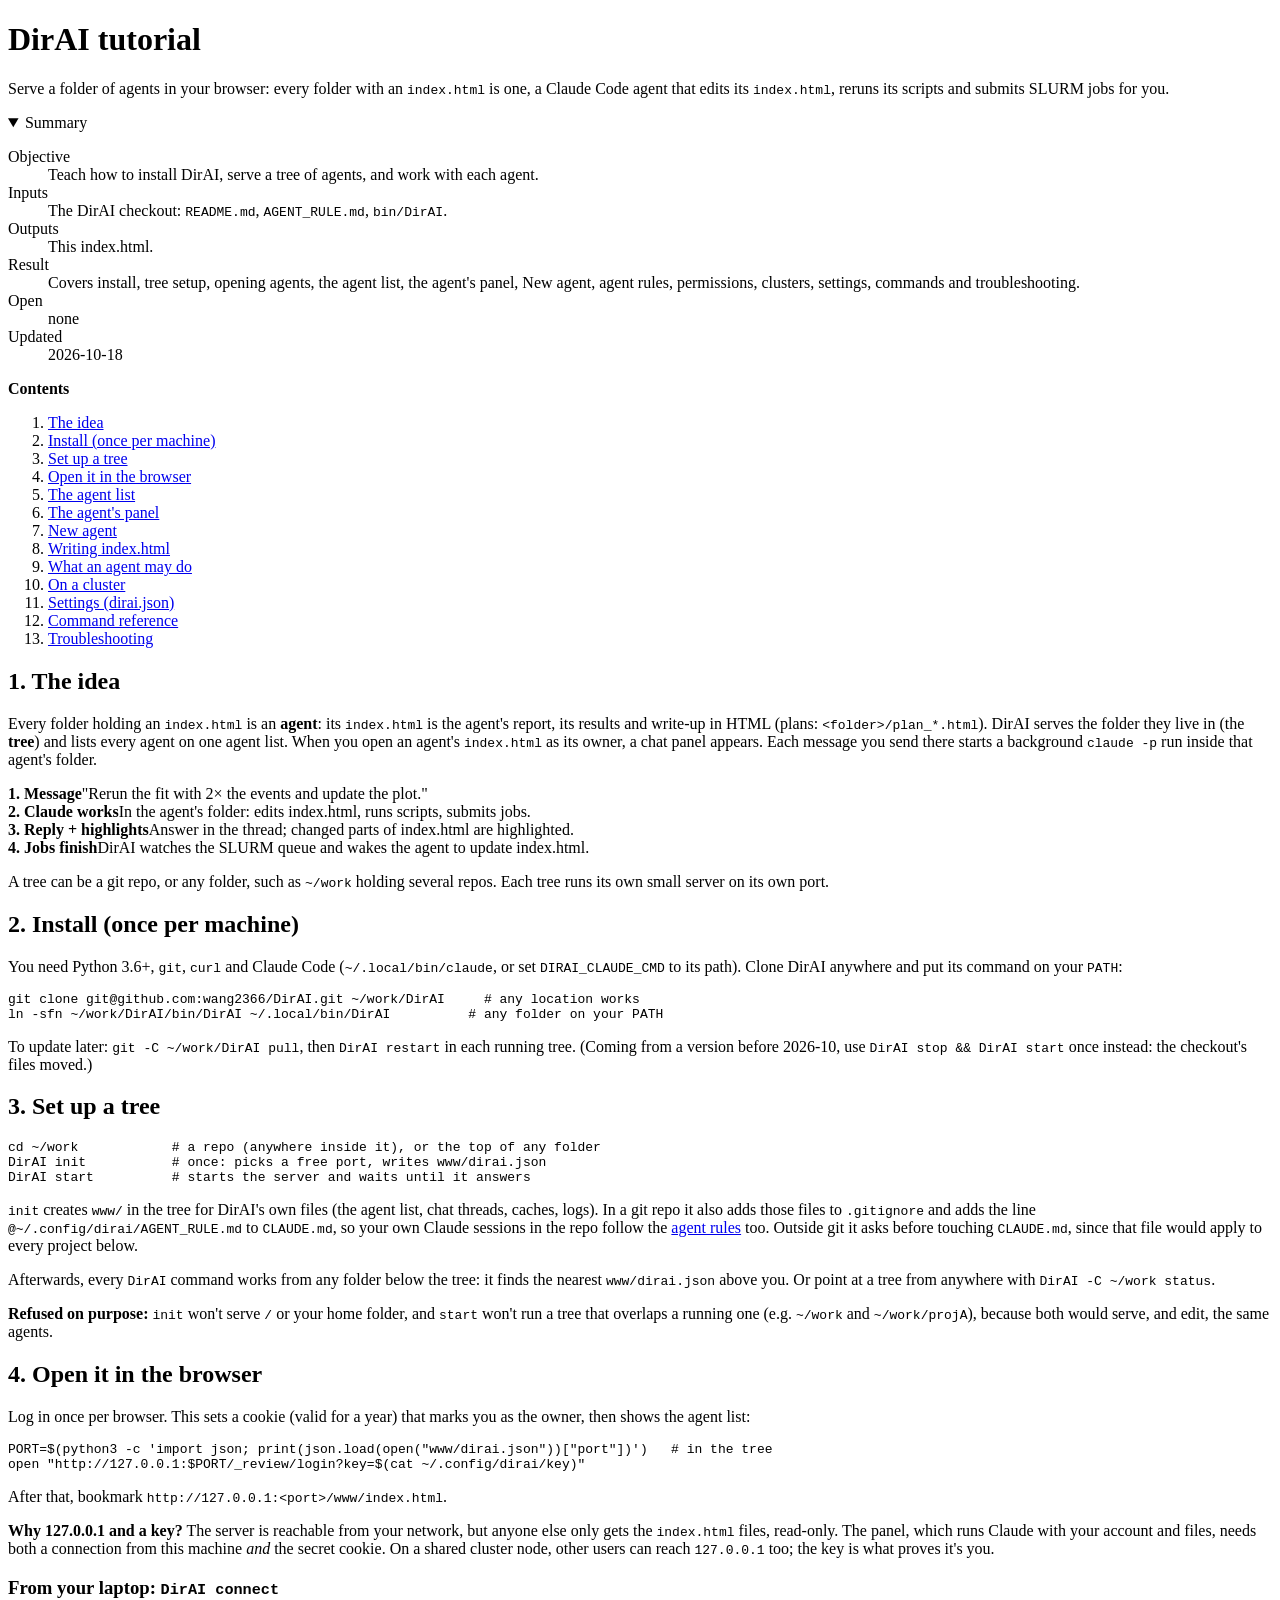
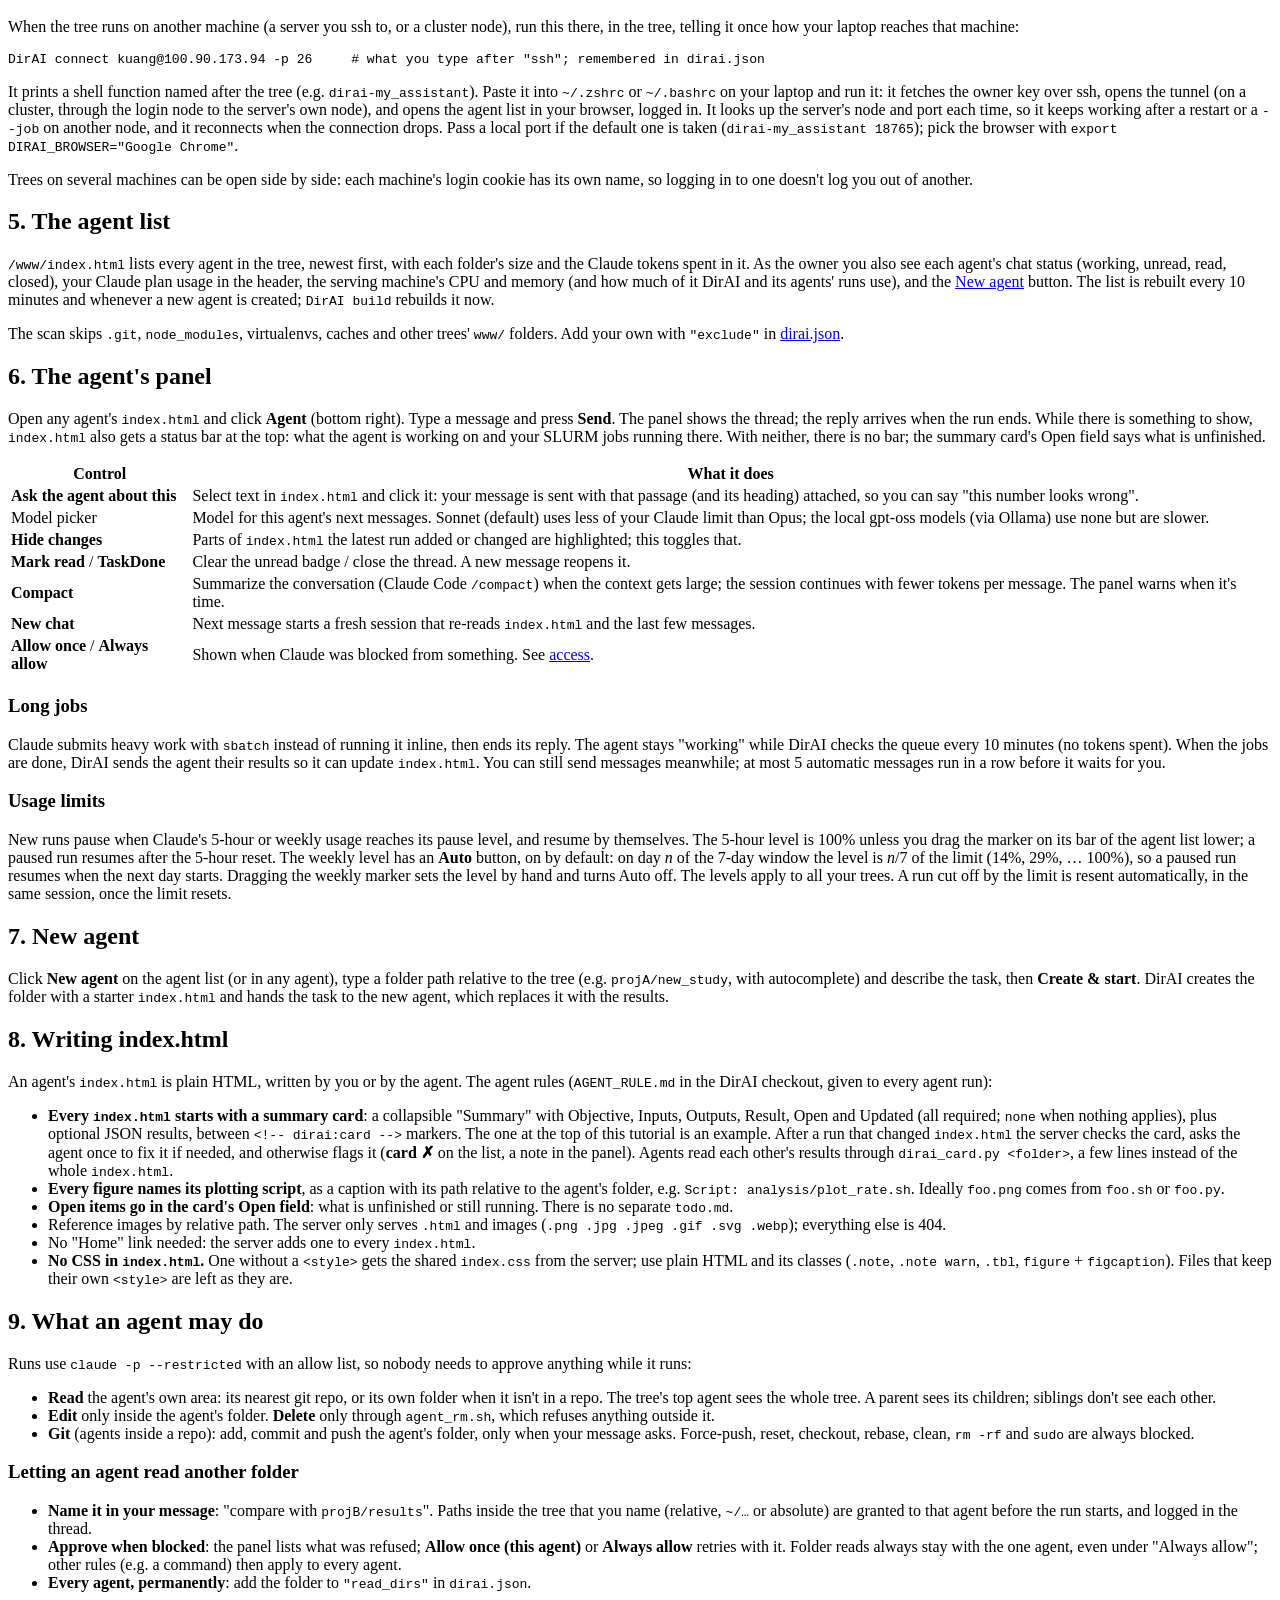
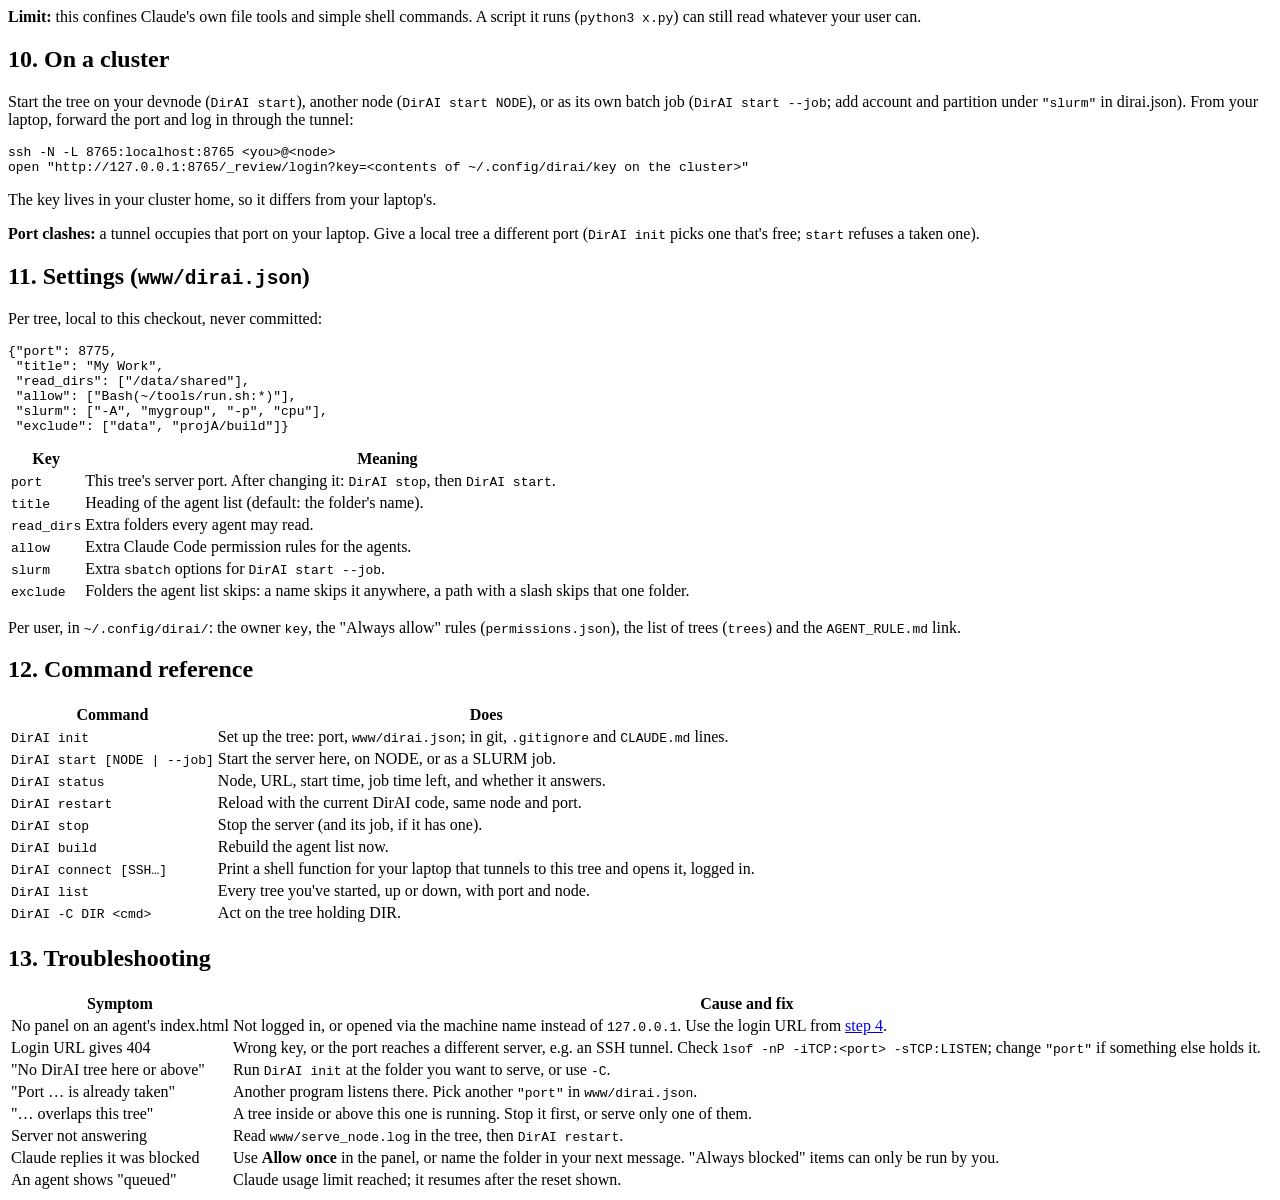
==== index.html @ 43aed530 "DirAI connect: a shell function for the laptop that opens a tree there `DirAI connect [SSH...]`, run" ====
<!doctype html>
<html lang="en">
<head>
<meta charset="utf-8">
<meta name="viewport" content="width=device-width, initial-scale=1">
<title>DirAI tutorial</title>
</head>
<body>
<main>

<h1>DirAI tutorial</h1>
<p class="lede">Serve a folder of agents in your browser: every folder with an <code>index.html</code> is one,
a Claude Code agent that edits its <code>index.html</code>, reruns its scripts and submits SLURM jobs for you.</p>

<!-- dirai:card -->
<details id="dirai-card" open>
  <summary>Summary</summary>
  <dl>
    <dt>Objective</dt> <dd>Teach how to install DirAI, serve a tree of agents, and work with each agent.</dd>
    <dt>Inputs</dt>    <dd>The DirAI checkout: <code>README.md</code>, <code>AGENT_RULE.md</code>, <code>bin/DirAI</code>.</dd>
    <dt>Outputs</dt>   <dd>This index.html.</dd>
    <dt>Result</dt>    <dd>Covers install, tree setup, opening agents, the agent list, the agent's panel, New agent,
                           agent rules, permissions, clusters, settings, commands and troubleshooting.</dd>
    <dt>Open</dt>      <dd>none</dd>
    <dt>Updated</dt>   <dd>2026-10-18</dd>
  </dl>
</details>
<!-- /dirai:card -->

<nav class="toc"><b>Contents</b>
<ol>
  <li><a href="#idea">The idea</a></li>
  <li><a href="#install">Install (once per machine)</a></li>
  <li><a href="#tree">Set up a tree</a></li>
  <li><a href="#open">Open it in the browser</a></li>
  <li><a href="#list">The agent list</a></li>
  <li><a href="#panel">The agent's panel</a></li>
  <li><a href="#newagent">New agent</a></li>
  <li><a href="#rules">Writing index.html</a></li>
  <li><a href="#access">What an agent may do</a></li>
  <li><a href="#cluster">On a cluster</a></li>
  <li><a href="#settings">Settings (dirai.json)</a></li>
  <li><a href="#commands">Command reference</a></li>
  <li><a href="#trouble">Troubleshooting</a></li>
</ol>
</nav>

<h2 id="idea">1. The idea</h2>
<p>Every folder holding an <code>index.html</code> is an <b>agent</b>: its <code>index.html</code> is the
agent's report, its results and write-up in HTML (plans: <code>&lt;folder&gt;/plan_*.html</code>). DirAI
serves the folder they live in (the <b>tree</b>) and lists every agent on one agent list. When you open an
agent's <code>index.html</code> as its owner, a chat panel appears. Each message you send there starts a
background <code>claude -p</code> run inside that agent's folder.</p>
<div class="flow">
  <div><b>1. Message</b><span>"Rerun the fit with 2× the events and update the plot."</span></div>
  <div><b>2. Claude works</b><span>In the agent's folder: edits index.html, runs scripts, submits jobs.</span></div>
  <div><b>3. Reply + highlights</b><span>Answer in the thread; changed parts of index.html are highlighted.</span></div>
  <div><b>4. Jobs finish</b><span>DirAI watches the SLURM queue and wakes the agent to update index.html.</span></div>
</div>
<p>A tree can be a git repo, or any folder, such as <code>~/work</code> holding several repos.
Each tree runs its own small server on its own port.</p>

<h2 id="install">2. Install (once per machine)</h2>
<p>You need Python 3.6+, <code>git</code>, <code>curl</code> and Claude Code
(<code>~/.local/bin/claude</code>, or set <code>DIRAI_CLAUDE_CMD</code> to its path).
Clone DirAI anywhere and put its command on your <code>PATH</code>:</p>
<pre><code>git clone git@github.com:wang2366/DirAI.git ~/work/DirAI     <span class="c"># any location works</span>
ln -sfn ~/work/DirAI/bin/DirAI ~/.local/bin/DirAI          <span class="c"># any folder on your PATH</span></code></pre>
<p>To update later: <code>git -C ~/work/DirAI pull</code>, then <code>DirAI restart</code> in each running tree.
(Coming from a version before 2026-10, use <code>DirAI stop &amp;&amp; DirAI start</code> once instead: the checkout's
files moved.)</p>

<h2 id="tree">3. Set up a tree</h2>
<pre><code>cd ~/work            <span class="c"># a repo (anywhere inside it), or the top of any folder</span>
DirAI init           <span class="c"># once: picks a free port, writes www/dirai.json</span>
DirAI start          <span class="c"># starts the server and waits until it answers</span></code></pre>
<p><code>init</code> creates <code>www/</code> in the tree for DirAI's own files (the agent list, chat threads,
caches, logs). In a git repo it also adds those files to <code>.gitignore</code> and adds the line
<code>@~/.config/dirai/AGENT_RULE.md</code> to <code>CLAUDE.md</code>, so your own Claude sessions in the repo
follow the <a href="#rules">agent rules</a> too. Outside git it asks before touching <code>CLAUDE.md</code>,
since that file would apply to every project below.</p>
<p>Afterwards, every <code>DirAI</code> command works from any folder below the tree: it finds the
nearest <code>www/dirai.json</code> above you. Or point at a tree from anywhere with
<code>DirAI -C ~/work status</code>.</p>
<div class="note warn"><b>Refused on purpose:</b> <code>init</code> won't serve <code>/</code> or your home
folder, and <code>start</code> won't run a tree that overlaps a running one (e.g. <code>~/work</code> and
<code>~/work/projA</code>), because both would serve, and edit, the same agents.</div>

<h2 id="open">4. Open it in the browser</h2>
<p>Log in once per browser. This sets a cookie (valid for a year) that marks you as the owner, then
shows the agent list:</p>
<pre><code>PORT=$(python3 -c 'import json; print(json.load(open("www/dirai.json"))["port"])')   <span class="c"># in the tree</span>
open "http://127.0.0.1:$PORT/_review/login?key=$(cat ~/.config/dirai/key)"</code></pre>
<p>After that, bookmark <code>http://127.0.0.1:&lt;port&gt;/www/index.html</code>.</p>
<div class="note"><b>Why 127.0.0.1 and a key?</b> The server is reachable from your network, but anyone
else only gets the <code>index.html</code> files, read-only. The panel, which runs Claude with your account and files, needs
both a connection from this machine <i>and</i> the secret cookie. On a shared cluster node, other users
can reach <code>127.0.0.1</code> too; the key is what proves it's you.</div>
<h3>From your laptop: <code>DirAI connect</code></h3>
<p>When the tree runs on another machine (a server you ssh to, or a cluster node), run this there, in the
tree, telling it once how your laptop reaches that machine:</p>
<pre><code>DirAI connect kuang@100.90.173.94 -p 26     <span class="c"># what you type after "ssh"; remembered in dirai.json</span></code></pre>
<p>It prints a shell function named after the tree (e.g. <code>dirai-my_assistant</code>). Paste it into
<code>~/.zshrc</code> or <code>~/.bashrc</code> on your laptop and run it: it fetches the owner key over ssh,
opens the tunnel (on a cluster, through the login node to the server's own node), and opens the agent list in
your browser, logged in. It looks up the server's node and port each time, so it keeps working after a restart
or a <code>--job</code> on another node, and it reconnects when the connection drops. Pass a local port if the
default one is taken (<code>dirai-my_assistant 18765</code>); pick the browser with
<code>export DIRAI_BROWSER="Google Chrome"</code>.</p>
<div class="note">Trees on several machines can be open side by side: each machine's login cookie has
its own name, so logging in to one doesn't log you out of another.</div>

<h2 id="list">5. The agent list</h2>
<p><code>/www/index.html</code> lists every agent in the tree, newest first, with each
folder's size and the Claude tokens spent in it. As the owner you also see each agent's chat status
(working, unread, read, closed), your Claude plan usage in the header, the serving machine's CPU
and memory (and how much of it DirAI and its agents' runs use), and the
<a href="#newagent">New agent</a> button. The list is rebuilt every 10 minutes and whenever a new
agent is created; <code>DirAI build</code> rebuilds it now.</p>
<p>The scan skips <code>.git</code>, <code>node_modules</code>, virtualenvs, caches and other trees'
<code>www/</code> folders. Add your own with <code>"exclude"</code> in <a href="#settings">dirai.json</a>.</p>

<h2 id="panel">6. The agent's panel</h2>
<p>Open any agent's <code>index.html</code> and click <b>Agent</b> (bottom right). Type a message and press <b>Send</b>.
The panel shows the thread; the reply arrives when the run ends. While there is something to show, <code>index.html</code> also gets a status bar at
the top: what the agent is working on and your SLURM jobs running there. With neither, there is no
bar; the summary card's Open field says what is unfinished.</p>
<div class="tbl"><table>
<tr><th>Control</th><th>What it does</th></tr>
<tr><td><b>Ask the agent about this</b></td><td>Select text in <code>index.html</code> and click it: your message is sent with that
passage (and its heading) attached, so you can say "this number looks wrong".</td></tr>
<tr><td>Model picker</td><td>Model for this agent's next messages. Sonnet (default) uses less of your Claude limit
than Opus; the local gpt-oss models (via Ollama) use none but are slower.</td></tr>
<tr><td><b>Hide changes</b></td><td>Parts of <code>index.html</code> the latest run added or changed are highlighted; this toggles that.</td></tr>
<tr><td><b>Mark read</b> / <b>TaskDone</b></td><td>Clear the unread badge / close the thread. A new message reopens it.</td></tr>
<tr><td><b>Compact</b></td><td>Summarize the conversation (Claude Code <code>/compact</code>) when the context gets large;
the session continues with fewer tokens per message. The panel warns when it's time.</td></tr>
<tr><td><b>New chat</b></td><td>Next message starts a fresh session that re-reads <code>index.html</code> and the last few messages.</td></tr>
<tr><td><b>Allow once</b> / <b>Always allow</b></td><td>Shown when Claude was blocked from something. See <a href="#access">access</a>.</td></tr>
</table></div>
<h3>Long jobs</h3>
<p>Claude submits heavy work with <code>sbatch</code> instead of running it inline, then ends its reply.
The agent stays "working" while DirAI checks the queue every 10 minutes (no tokens spent). When the jobs
are done, DirAI sends the agent their results so it can update <code>index.html</code>. You can still send messages meanwhile;
at most 5 automatic messages run in a row before it waits for you.</p>
<h3>Usage limits</h3>
<p>New runs pause when Claude's 5-hour or weekly usage reaches its pause level, and resume by themselves.
The 5-hour level is 100% unless you drag the marker on its bar of the agent list lower; a paused run
resumes after the 5-hour reset. The weekly level has an <b>Auto</b> button, on by default: on day
<i>n</i> of the 7-day window the level is <i>n</i>/7 of the limit (14%, 29%, … 100%), so a paused run resumes
when the next day starts. Dragging the weekly marker sets the level by hand and turns Auto off. The
levels apply to all your trees.
A run cut off by the limit is resent automatically, in the same session, once the limit resets.</p>

<h2 id="newagent">7. New agent</h2>
<p>Click <b>New agent</b> on the agent list (or in any agent), type a folder path relative to the tree
(e.g. <code>projA/new_study</code>, with autocomplete) and describe the task, then <b>Create &amp; start</b>.
DirAI creates the folder with a starter <code>index.html</code> and hands the task to the new agent, which
replaces it with the results.</p>

<h2 id="rules">8. Writing index.html</h2>
<p>An agent's <code>index.html</code> is plain HTML, written by you or by the agent. The agent rules
(<code>AGENT_RULE.md</code> in the DirAI checkout, given to every agent run):</p>
<ul>
  <li><b>Every <code>index.html</code> starts with a summary card</b>: a collapsible "Summary" with Objective, Inputs,
      Outputs, Result, Open and Updated (all required; <code>none</code> when nothing applies), plus
      optional JSON results, between <code>&lt;!-- dirai:card --&gt;</code> markers. The one at the top of
      this tutorial is an example. After a run that changed <code>index.html</code> the server checks the card, asks the
      agent once to fix it if needed, and otherwise flags it (<b>card ✗</b> on the list, a note in the
      panel). Agents read each other's results through <code>dirai_card.py &lt;folder&gt;</code>, a few lines
      instead of the whole <code>index.html</code>.</li>
  <li><b>Every figure names its plotting script</b>, as a caption with its path relative to the agent's folder,
      e.g. <code>Script: analysis/plot_rate.sh</code>. Ideally <code>foo.png</code> comes from
      <code>foo.sh</code> or <code>foo.py</code>.</li>
  <li><b>Open items go in the card's Open field</b>: what is unfinished or still running. There is no
      separate <code>todo.md</code>.</li>
  <li>Reference images by relative path. The server only serves <code>.html</code> and images
      (<code>.png .jpg .jpeg .gif .svg .webp</code>); everything else is 404.</li>
  <li>No "Home" link needed: the server adds one to every <code>index.html</code>.</li>
  <li><b>No CSS in <code>index.html</code>.</b> One without a <code>&lt;style&gt;</code> gets the shared <code>index.css</code>
      from the server; use plain HTML and its classes (<code>.note</code>, <code>.note warn</code>,
      <code>.tbl</code>, <code>figure</code> + <code>figcaption</code>). Files that keep their own
      <code>&lt;style&gt;</code> are left as they are.</li>
</ul>

<h2 id="access">9. What an agent may do</h2>
<p>Runs use <code>claude -p --restricted</code> with an allow list, so nobody needs to approve anything
while it runs:</p>
<ul>
  <li><b>Read</b> the agent's own area: its nearest git repo, or its own folder when it isn't in a repo.
      The tree's top agent sees the whole tree. A parent sees its children; siblings don't see each other.</li>
  <li><b>Edit</b> only inside the agent's folder. <b>Delete</b> only through <code>agent_rm.sh</code>,
      which refuses anything outside it.</li>
  <li><b>Git</b> (agents inside a repo): add, commit and push the agent's folder, only when your message asks.
      Force-push, reset, checkout, rebase, clean, <code>rm -rf</code> and <code>sudo</code> are always blocked.</li>
</ul>
<h3>Letting an agent read another folder</h3>
<ul>
  <li><b>Name it in your message</b>: "compare with <code>projB/results</code>". Paths inside the tree that you
      name (relative, <code>~/…</code> or absolute) are granted to that agent before the run starts, and logged
      in the thread.</li>
  <li><b>Approve when blocked</b>: the panel lists what was refused; <b>Allow once (this agent)</b> or
      <b>Always allow</b> retries with it. Folder reads always stay with the one agent, even under
      "Always allow"; other rules (e.g. a command) then apply to every agent.</li>
  <li><b>Every agent, permanently</b>: add the folder to <code>"read_dirs"</code> in <code>dirai.json</code>.</li>
</ul>
<div class="note warn"><b>Limit:</b> this confines Claude's own file tools and simple shell commands. A script it
runs (<code>python3 x.py</code>) can still read whatever your user can.</div>

<h2 id="cluster">10. On a cluster</h2>
<p>Start the tree on your devnode (<code>DirAI start</code>), another node (<code>DirAI start NODE</code>),
or as its own batch job (<code>DirAI start --job</code>; add account and partition under
<code>"slurm"</code> in dirai.json). From your laptop, forward the port and log in through the tunnel:</p>
<pre><code>ssh -N -L 8765:localhost:8765 &lt;you&gt;@&lt;node&gt;
open "http://127.0.0.1:8765/_review/login?key=&lt;contents of ~/.config/dirai/key on the cluster&gt;"</code></pre>
<p>The key lives in your cluster home, so it differs from your laptop's.</p>
<div class="note warn"><b>Port clashes:</b> a tunnel occupies that port on your laptop. Give a local tree a
different port (<code>DirAI init</code> picks one that's free; <code>start</code> refuses a taken one).</div>

<h2 id="settings">11. Settings (<code>www/dirai.json</code>)</h2>
<p>Per tree, local to this checkout, never committed:</p>
<pre><code>{"port": 8775,
 "title": "My Work",
 "read_dirs": ["/data/shared"],
 "allow": ["Bash(~/tools/run.sh:*)"],
 "slurm": ["-A", "mygroup", "-p", "cpu"],
 "exclude": ["data", "projA/build"]}</code></pre>
<div class="tbl"><table>
<tr><th>Key</th><th>Meaning</th></tr>
<tr><td><code>port</code></td><td>This tree's server port. After changing it: <code>DirAI stop</code>, then <code>DirAI start</code>.</td></tr>
<tr><td><code>title</code></td><td>Heading of the agent list (default: the folder's name).</td></tr>
<tr><td><code>read_dirs</code></td><td>Extra folders every agent may read.</td></tr>
<tr><td><code>allow</code></td><td>Extra Claude Code permission rules for the agents.</td></tr>
<tr><td><code>slurm</code></td><td>Extra <code>sbatch</code> options for <code>DirAI start --job</code>.</td></tr>
<tr><td><code>exclude</code></td><td>Folders the agent list skips: a name skips it anywhere, a path with a slash skips that one folder.</td></tr>
</table></div>
<p>Per user, in <code>~/.config/dirai/</code>: the owner <code>key</code>, the "Always allow" rules
(<code>permissions.json</code>), the list of trees (<code>trees</code>) and the <code>AGENT_RULE.md</code> link.</p>

<h2 id="commands">12. Command reference</h2>
<div class="tbl"><table>
<tr><th>Command</th><th>Does</th></tr>
<tr><td><code>DirAI init</code></td><td>Set up the tree: port, <code>www/dirai.json</code>; in git, <code>.gitignore</code> and <code>CLAUDE.md</code> lines.</td></tr>
<tr><td><code>DirAI start [NODE | --job]</code></td><td>Start the server here, on NODE, or as a SLURM job.</td></tr>
<tr><td><code>DirAI status</code></td><td>Node, URL, start time, job time left, and whether it answers.</td></tr>
<tr><td><code>DirAI restart</code></td><td>Reload with the current DirAI code, same node and port.</td></tr>
<tr><td><code>DirAI stop</code></td><td>Stop the server (and its job, if it has one).</td></tr>
<tr><td><code>DirAI build</code></td><td>Rebuild the agent list now.</td></tr>
<tr><td><code>DirAI connect [SSH…]</code></td><td>Print a shell function for your laptop that tunnels to this tree and opens it, logged in.</td></tr>
<tr><td><code>DirAI list</code></td><td>Every tree you've started, up or down, with port and node.</td></tr>
<tr><td><code>DirAI -C DIR &lt;cmd&gt;</code></td><td>Act on the tree holding DIR.</td></tr>
</table></div>

<h2 id="trouble">13. Troubleshooting</h2>
<div class="tbl"><table>
<tr><th>Symptom</th><th>Cause and fix</th></tr>
<tr><td>No panel on an agent's index.html</td><td>Not logged in, or opened via the machine name instead of <code>127.0.0.1</code>. Use the
login URL from <a href="#open">step 4</a>.</td></tr>
<tr><td>Login URL gives 404</td><td>Wrong key, or the port reaches a different server, e.g. an SSH tunnel. Check
<code>lsof -nP -iTCP:&lt;port&gt; -sTCP:LISTEN</code>; change <code>"port"</code> if something else holds it.</td></tr>
<tr><td>"No DirAI tree here or above"</td><td>Run <code>DirAI init</code> at the folder you want to serve, or use <code>-C</code>.</td></tr>
<tr><td>"Port … is already taken"</td><td>Another program listens there. Pick another <code>"port"</code> in <code>www/dirai.json</code>.</td></tr>
<tr><td>"… overlaps this tree"</td><td>A tree inside or above this one is running. Stop it first, or serve only one of them.</td></tr>
<tr><td>Server not answering</td><td>Read <code>www/serve_node.log</code> in the tree, then <code>DirAI restart</code>.</td></tr>
<tr><td>Claude replies it was blocked</td><td>Use <b>Allow once</b> in the panel, or name the folder in your next message.
"Always blocked" items can only be run by you.</td></tr>
<tr><td>An agent shows "queued"</td><td>Claude usage limit reached; it resumes after the reset shown.</td></tr>
</table></div>

</main>
</body>
</html>
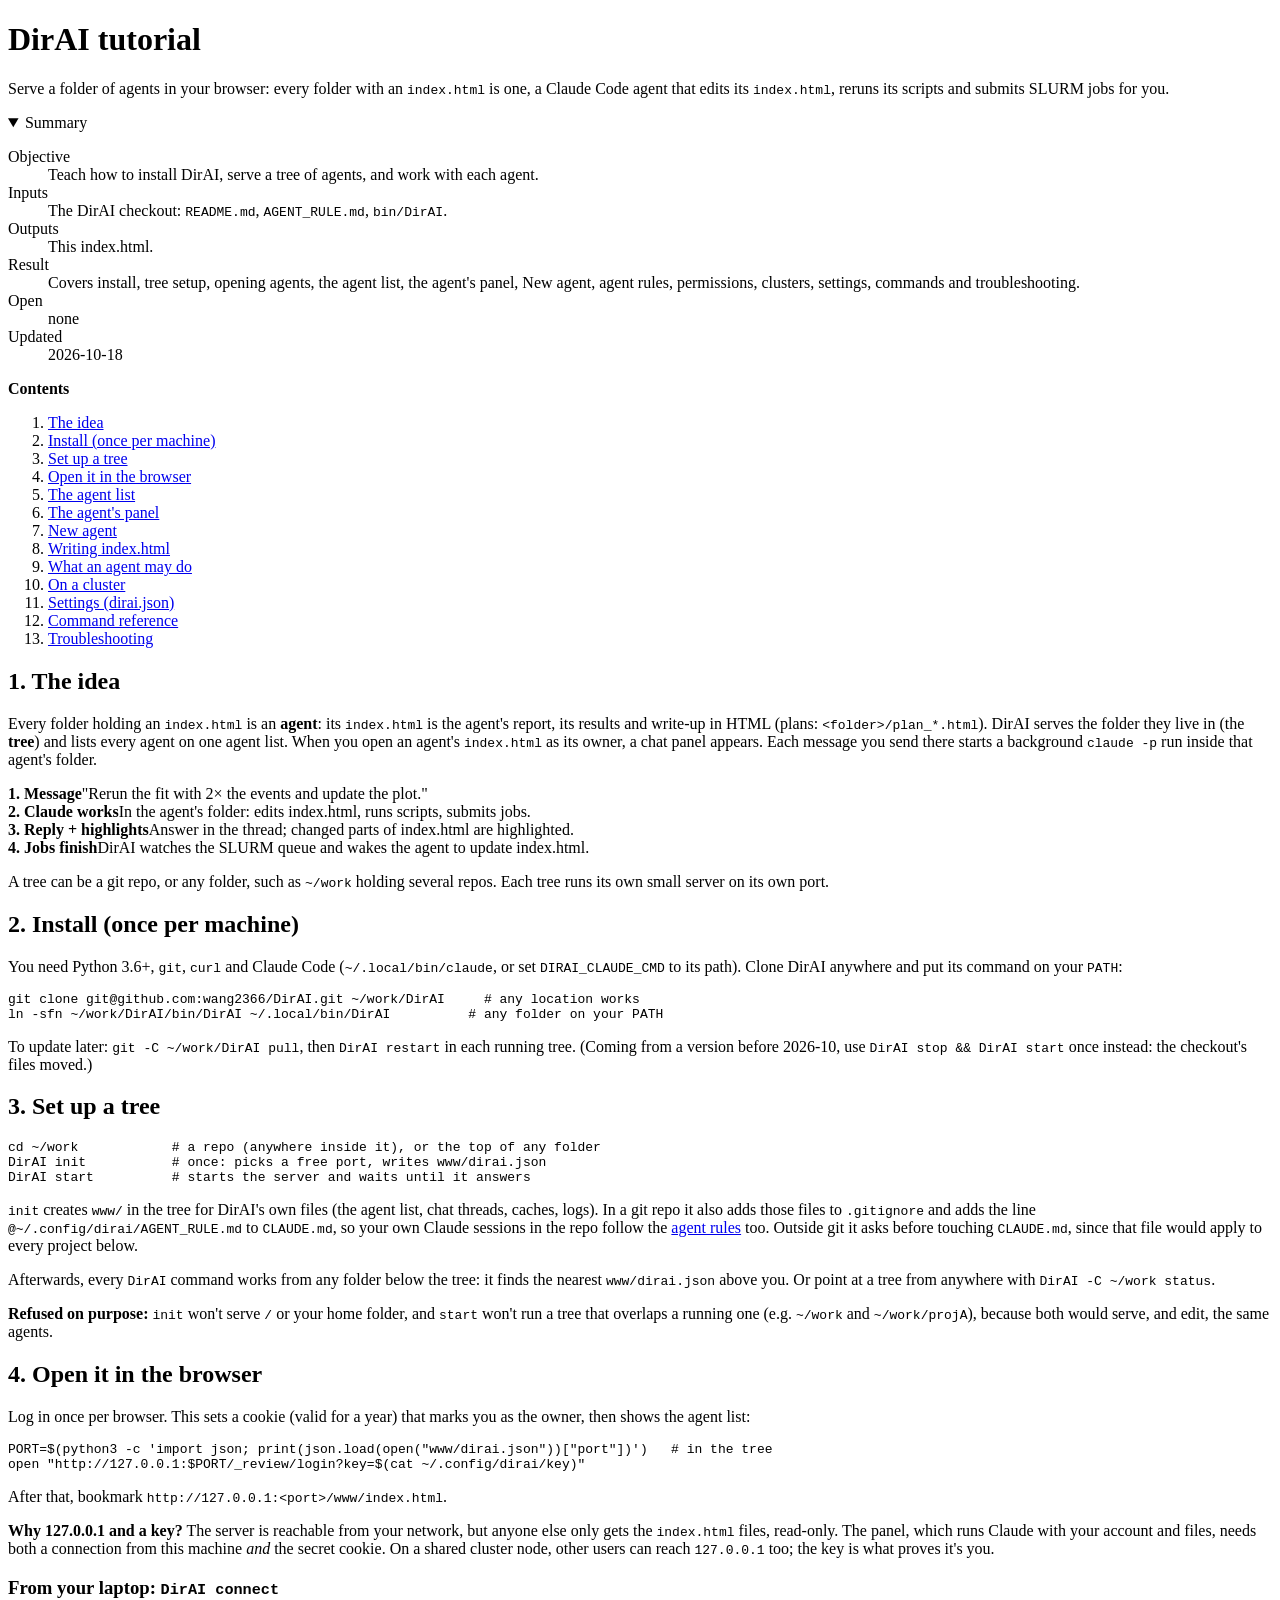
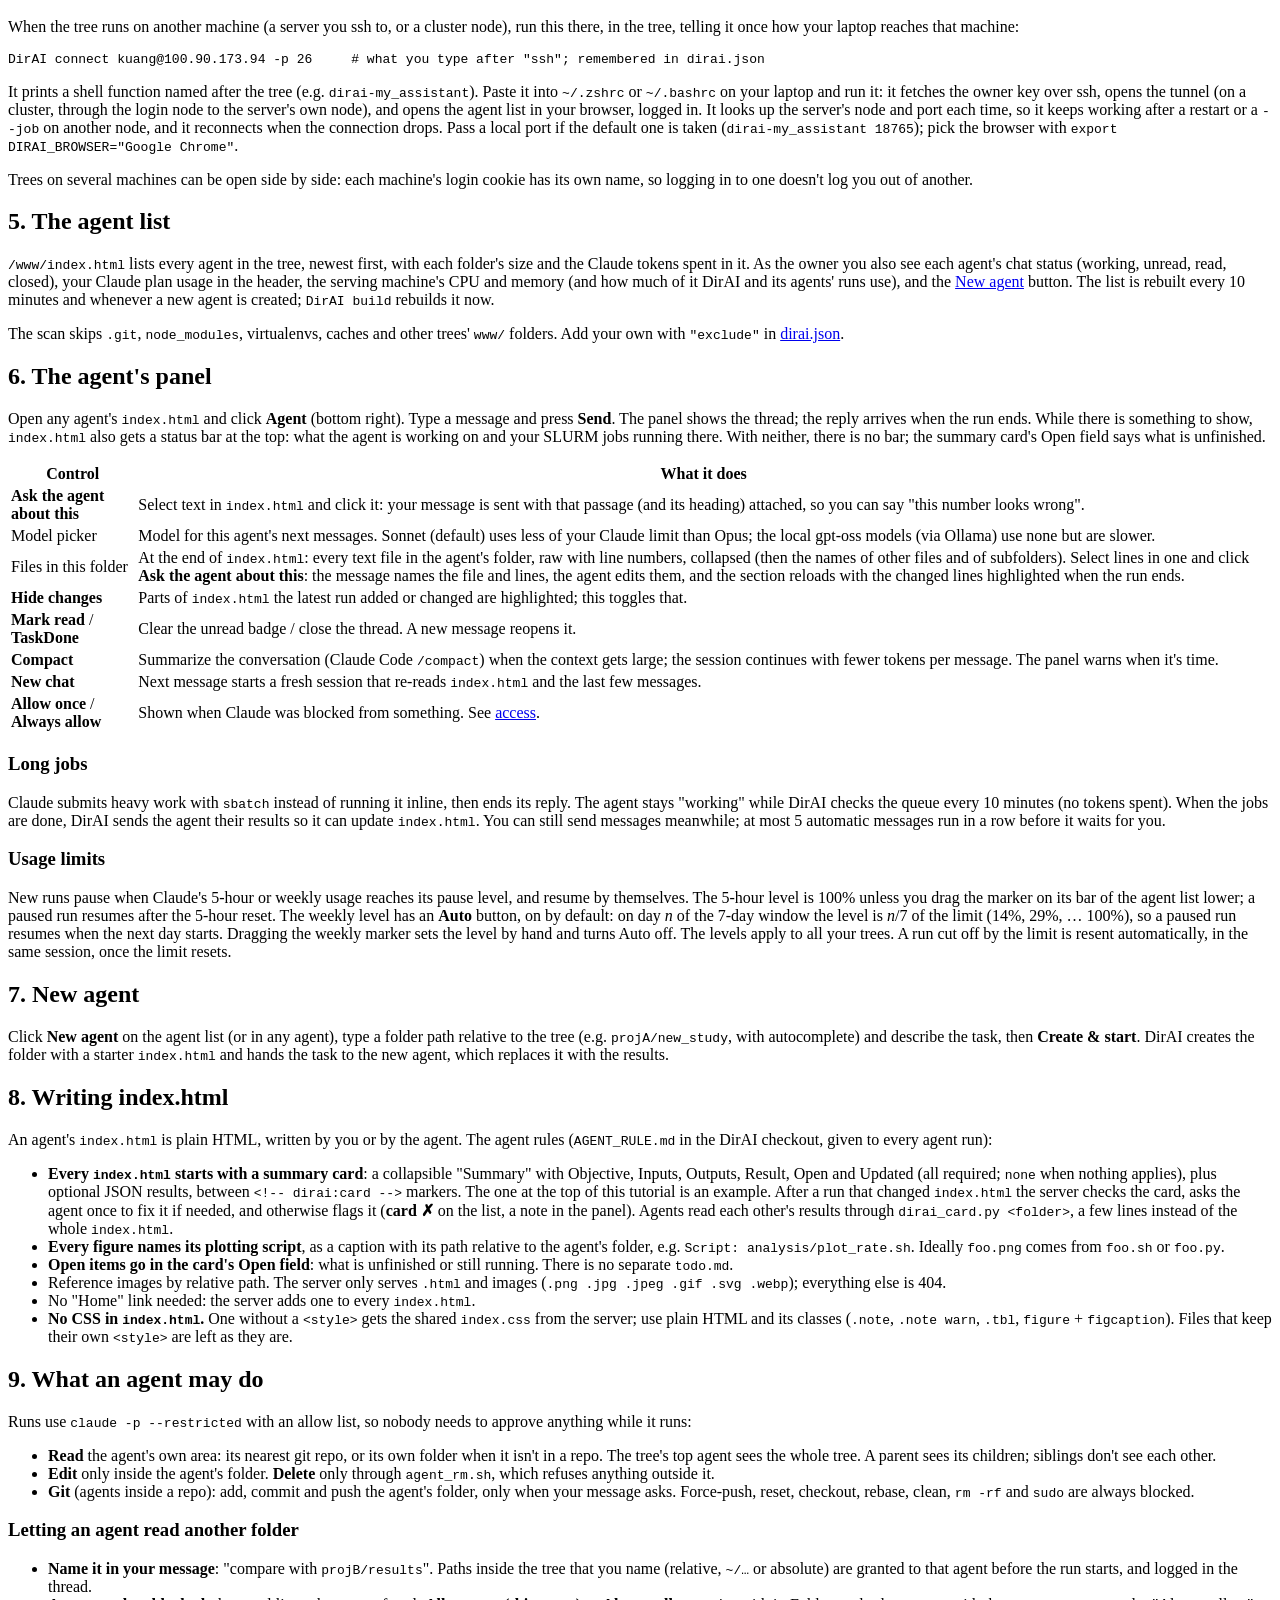
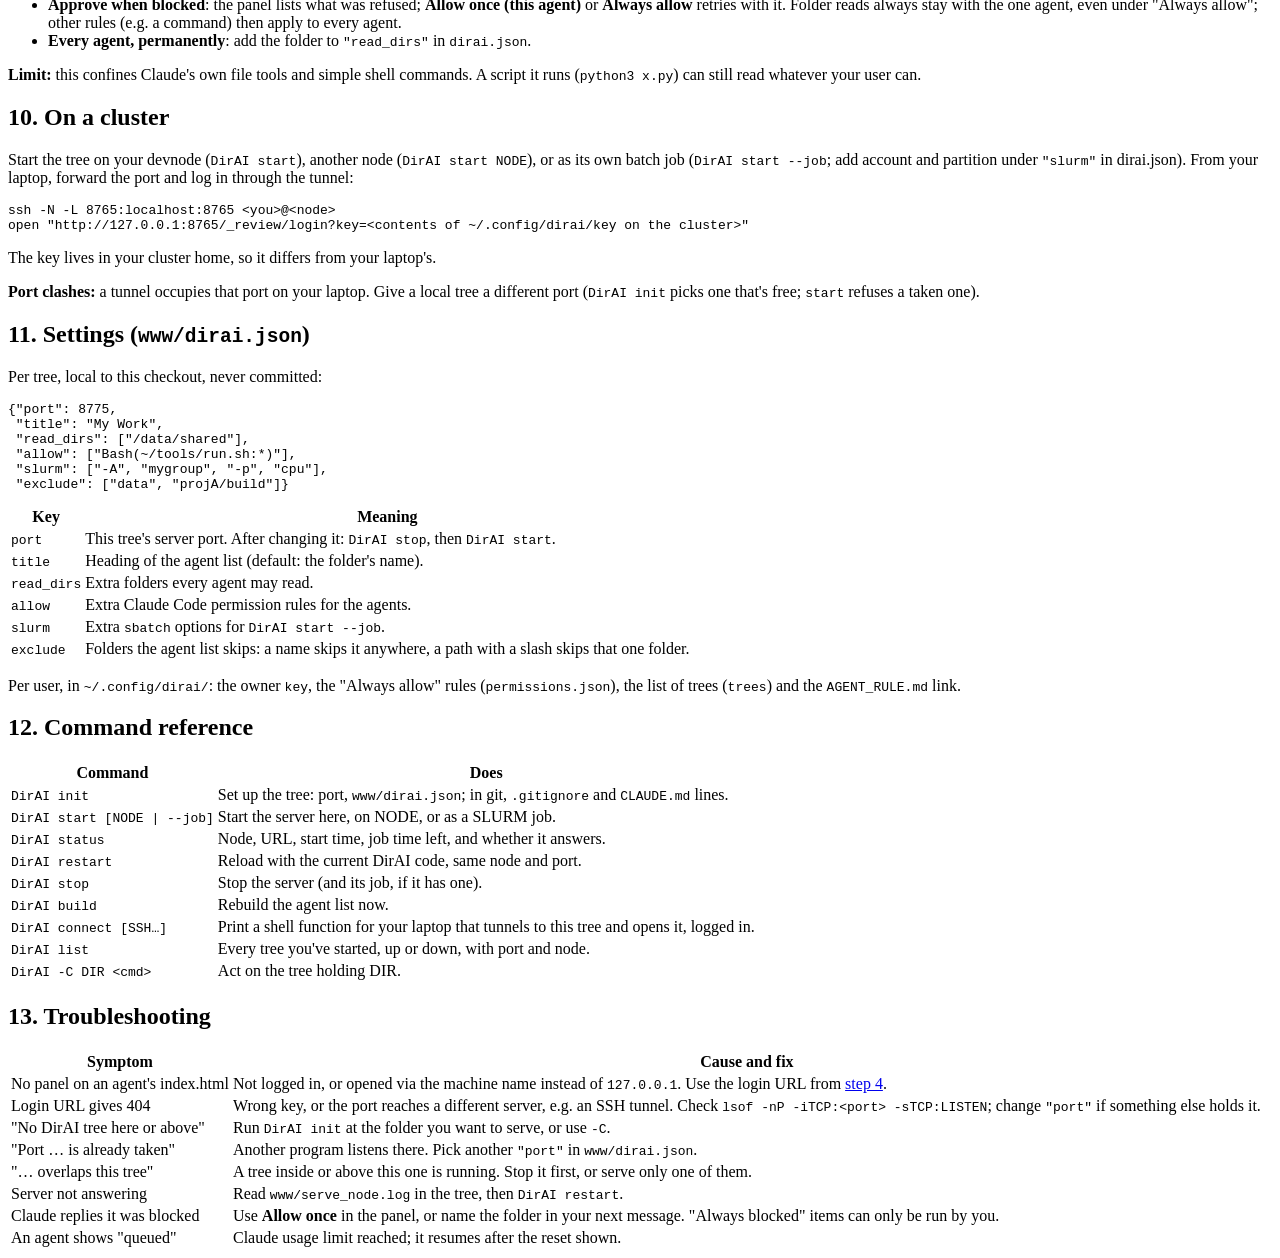
==== commit c171822a: "Show the agent's folder at the end of its index.html: text files raw, selectable by line For the own" ====
--- a/index.html
+++ b/index.html
@@ -131,6 +131,10 @@
 passage (and its heading) attached, so you can say "this number looks wrong".</td></tr>
 <tr><td>Model picker</td><td>Model for this agent's next messages. Sonnet (default) uses less of your Claude limit
 than Opus; the local gpt-oss models (via Ollama) use none but are slower.</td></tr>
+<tr><td>Files in this folder</td><td>At the end of <code>index.html</code>: every text file in the agent's folder,
+raw with line numbers, collapsed (then the names of other files and of subfolders). Select lines in one and click
+<b>Ask the agent about this</b>: the message names the file and lines, the agent edits them, and the section
+reloads with the changed lines highlighted when the run ends.</td></tr>
 <tr><td><b>Hide changes</b></td><td>Parts of <code>index.html</code> the latest run added or changed are highlighted; this toggles that.</td></tr>
 <tr><td><b>Mark read</b> / <b>TaskDone</b></td><td>Clear the unread badge / close the thread. A new message reopens it.</td></tr>
 <tr><td><b>Compact</b></td><td>Summarize the conversation (Claude Code <code>/compact</code>) when the context gets large;
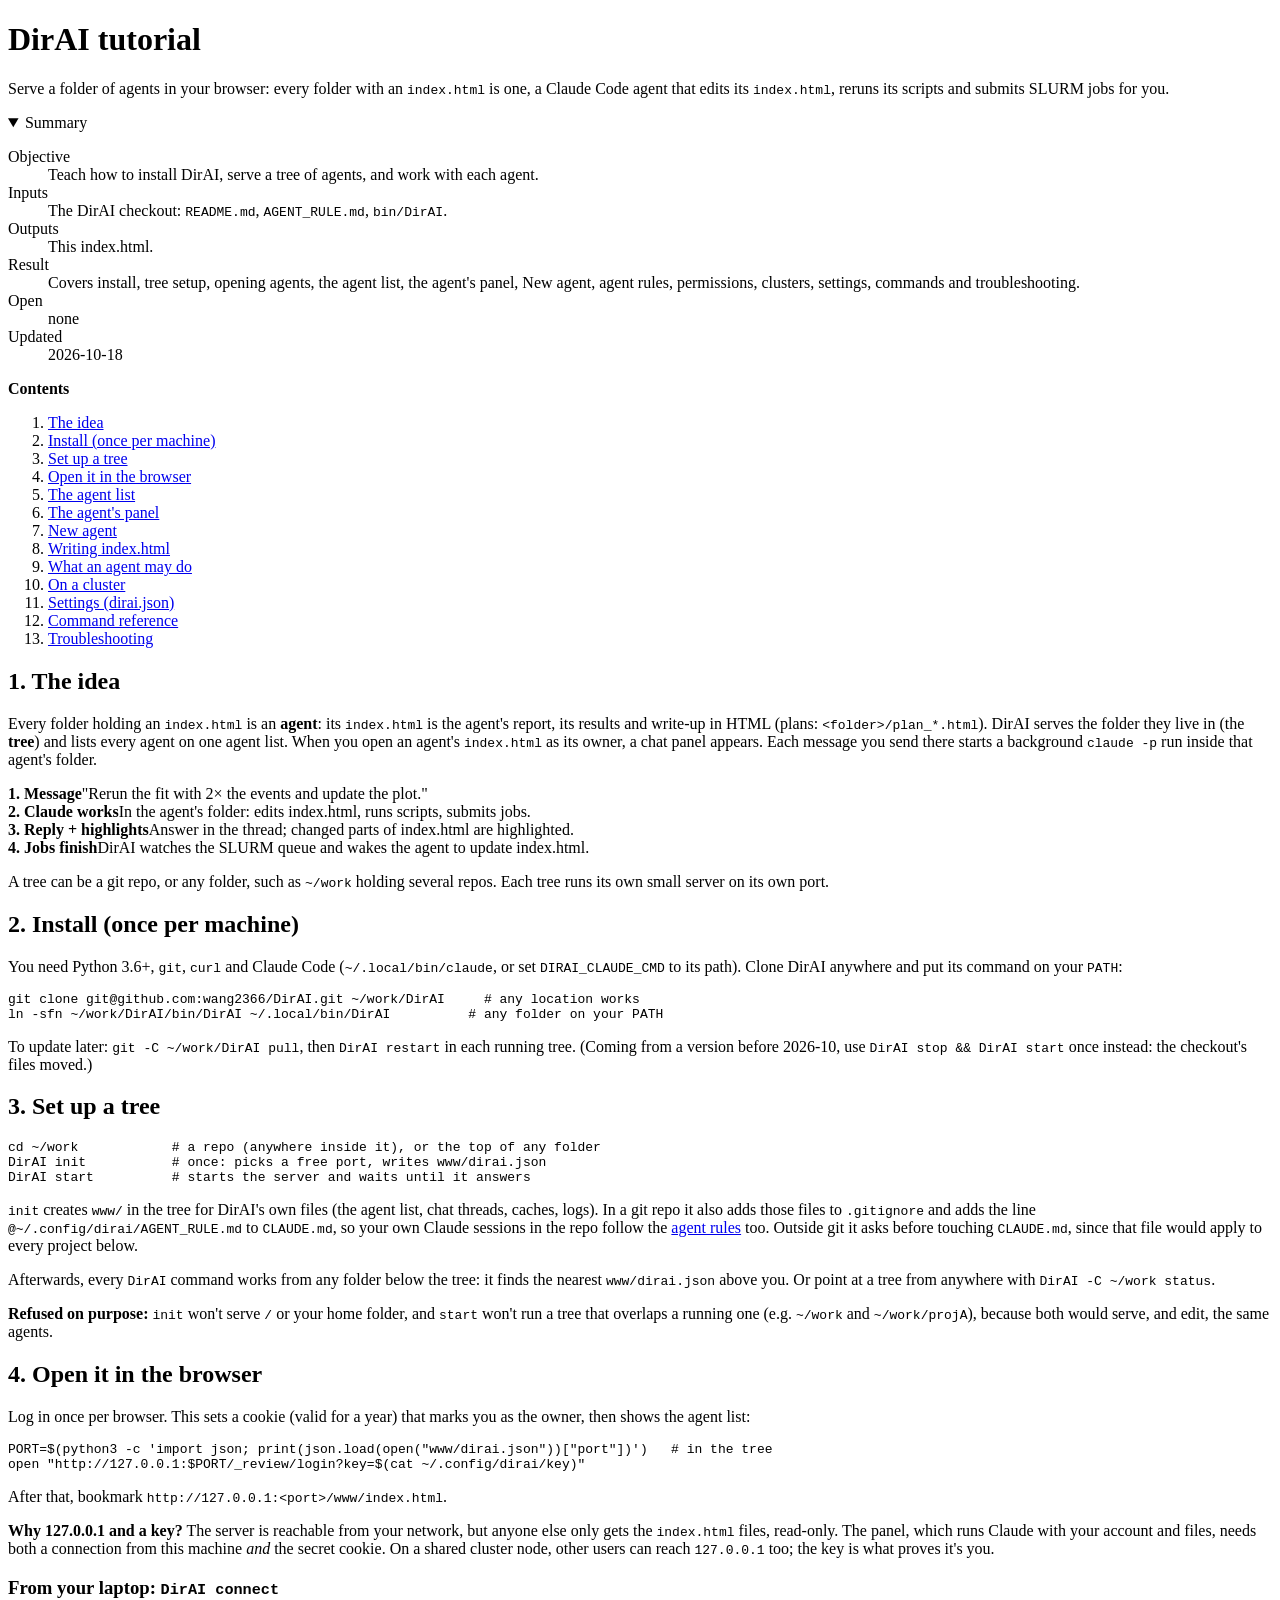
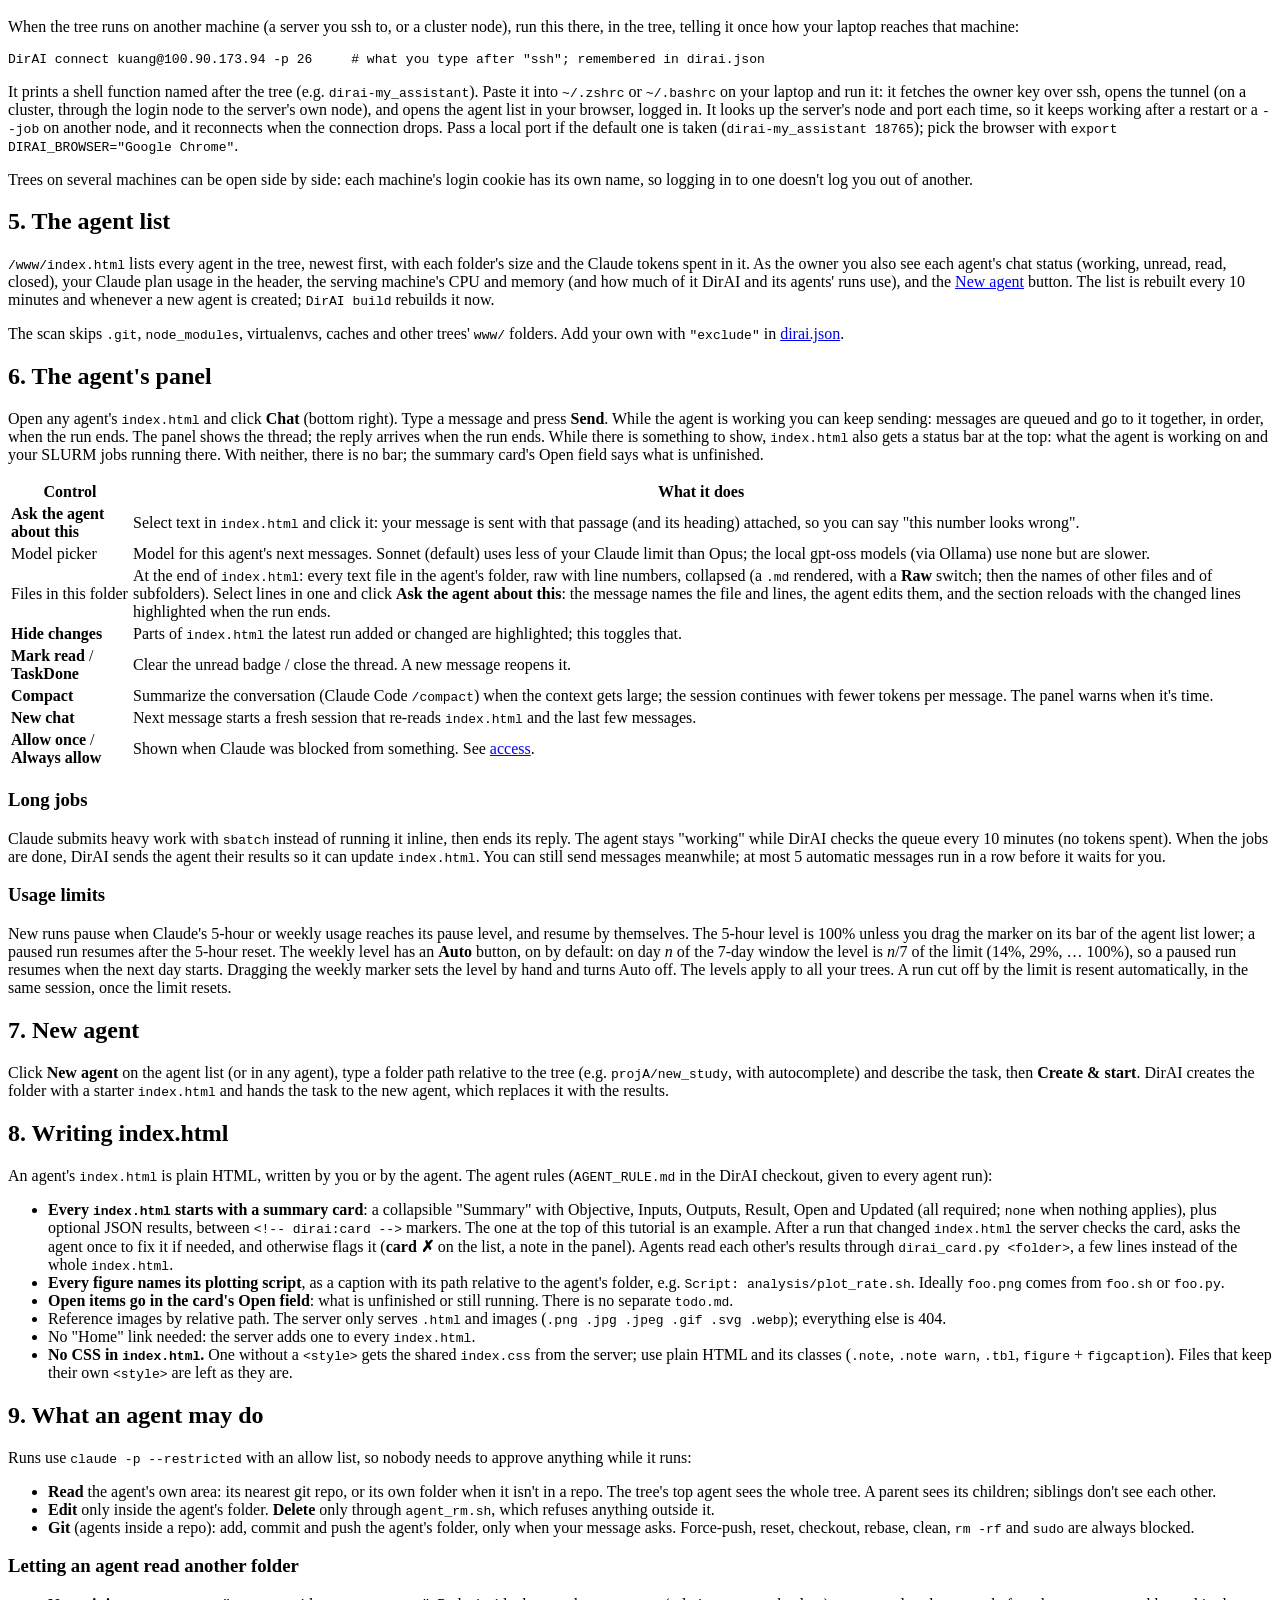
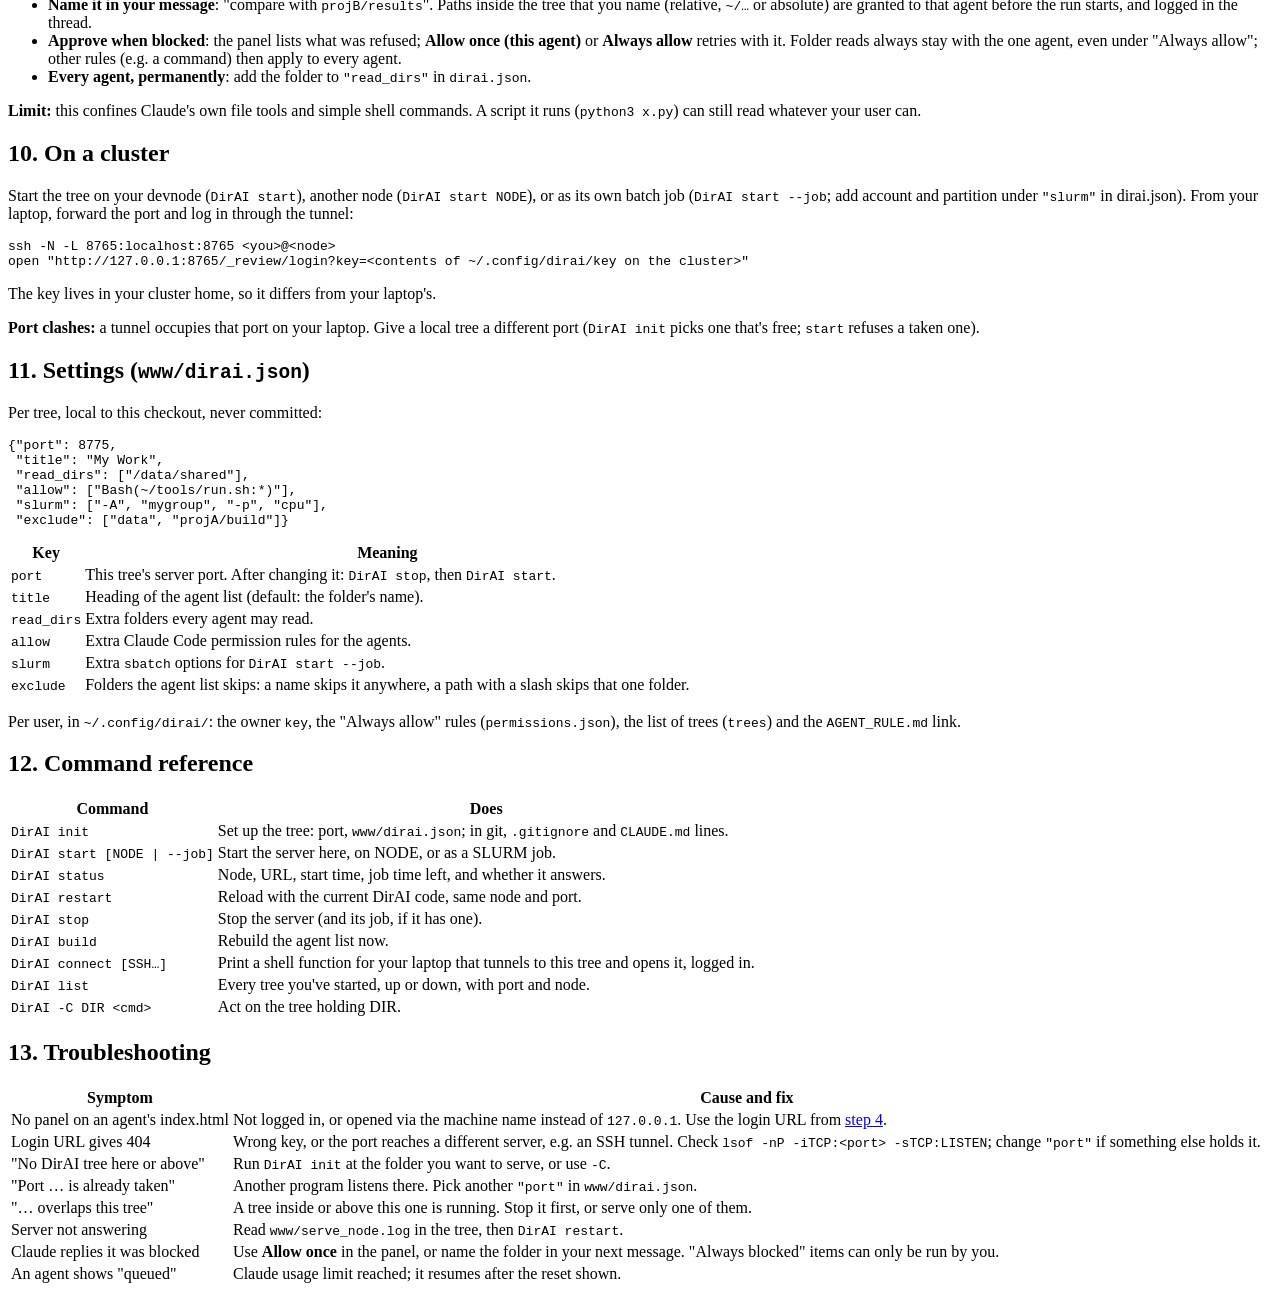
==== commit 81453334: "Chat button, queued messages, and .md files rendered at the end of index.html - The panel's button a" ====
--- a/index.html
+++ b/index.html
@@ -121,7 +121,8 @@
 <code>www/</code> folders. Add your own with <code>"exclude"</code> in <a href="#settings">dirai.json</a>.</p>
 
 <h2 id="panel">6. The agent's panel</h2>
-<p>Open any agent's <code>index.html</code> and click <b>Agent</b> (bottom right). Type a message and press <b>Send</b>.
+<p>Open any agent's <code>index.html</code> and click <b>Chat</b> (bottom right). Type a message and press <b>Send</b>. While the agent is working you
+can keep sending: messages are queued and go to it together, in order, when the run ends.
 The panel shows the thread; the reply arrives when the run ends. While there is something to show, <code>index.html</code> also gets a status bar at
 the top: what the agent is working on and your SLURM jobs running there. With neither, there is no
 bar; the summary card's Open field says what is unfinished.</p>
@@ -132,7 +133,8 @@
 <tr><td>Model picker</td><td>Model for this agent's next messages. Sonnet (default) uses less of your Claude limit
 than Opus; the local gpt-oss models (via Ollama) use none but are slower.</td></tr>
 <tr><td>Files in this folder</td><td>At the end of <code>index.html</code>: every text file in the agent's folder,
-raw with line numbers, collapsed (then the names of other files and of subfolders). Select lines in one and click
+raw with line numbers, collapsed (a <code>.md</code> rendered, with a <b>Raw</b> switch; then the names of other files
+and of subfolders). Select lines in one and click
 <b>Ask the agent about this</b>: the message names the file and lines, the agent edits them, and the section
 reloads with the changed lines highlighted when the run ends.</td></tr>
 <tr><td><b>Hide changes</b></td><td>Parts of <code>index.html</code> the latest run added or changed are highlighted; this toggles that.</td></tr>
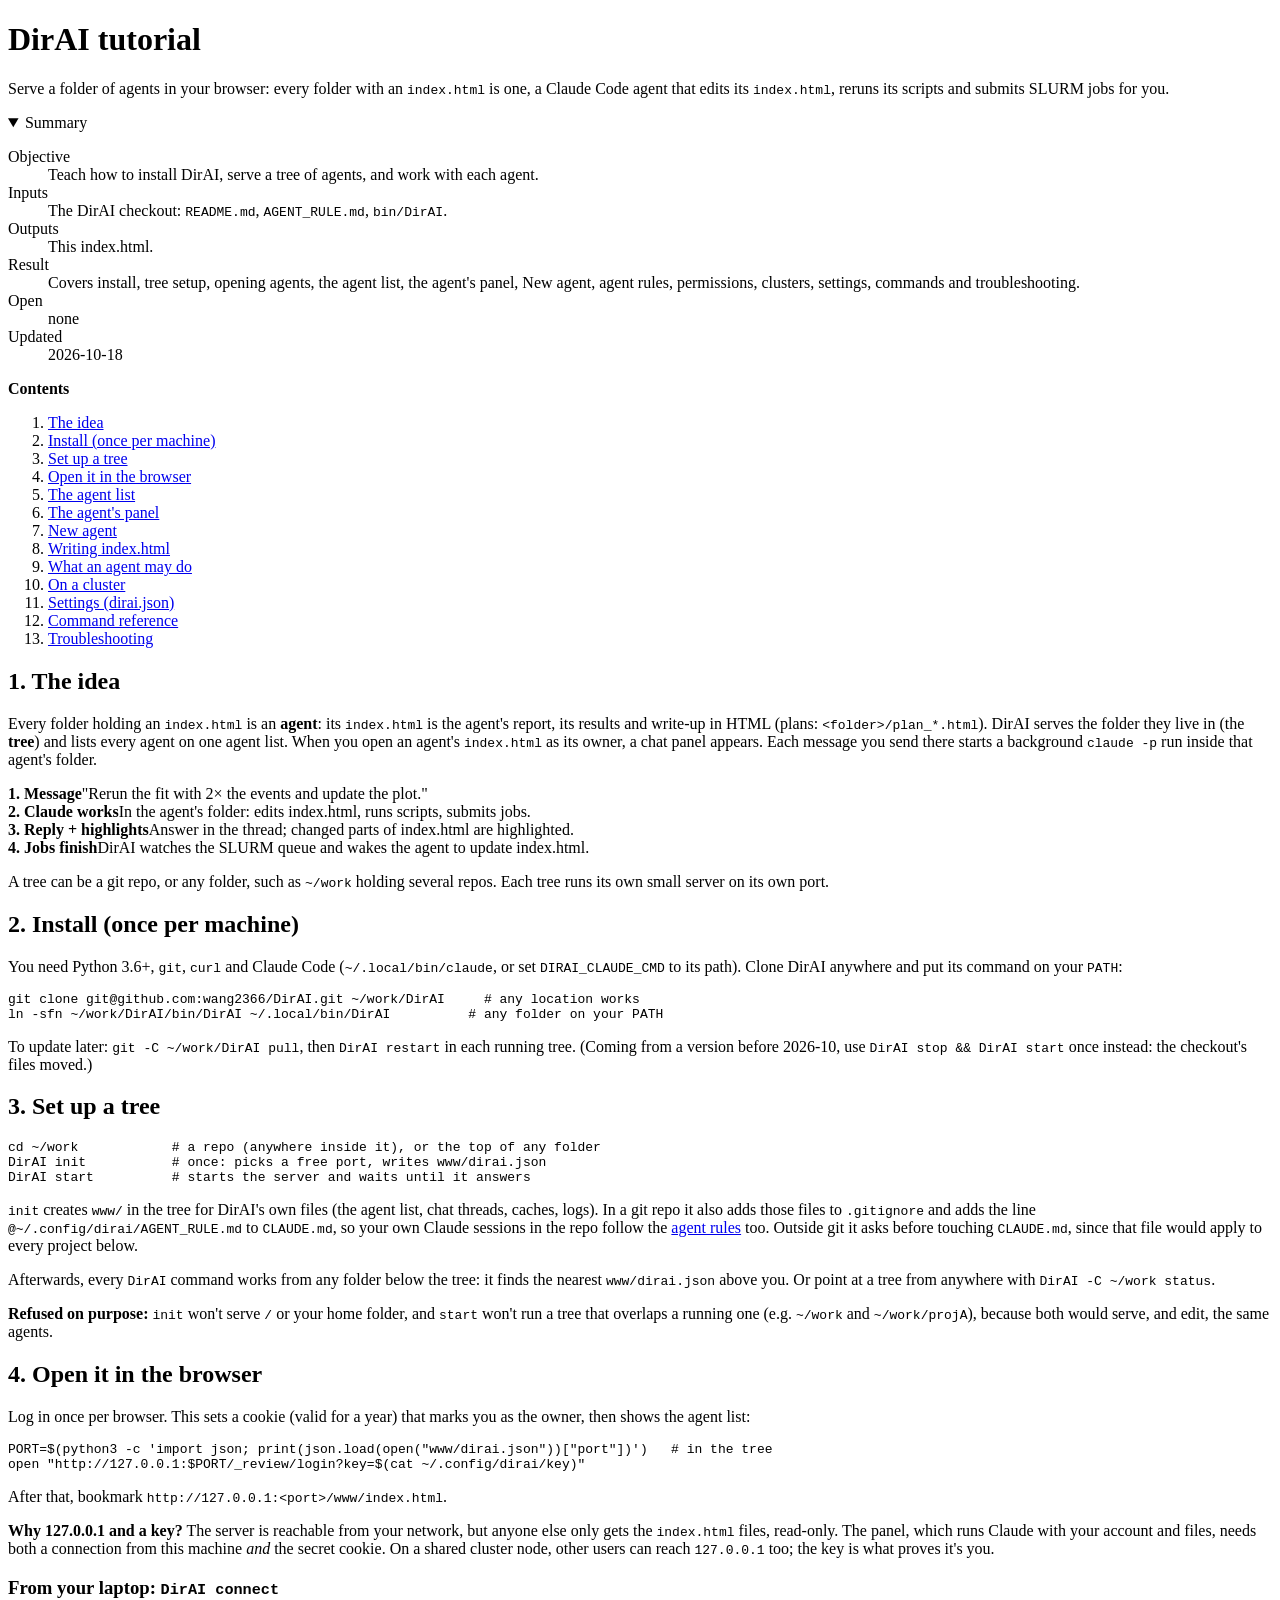
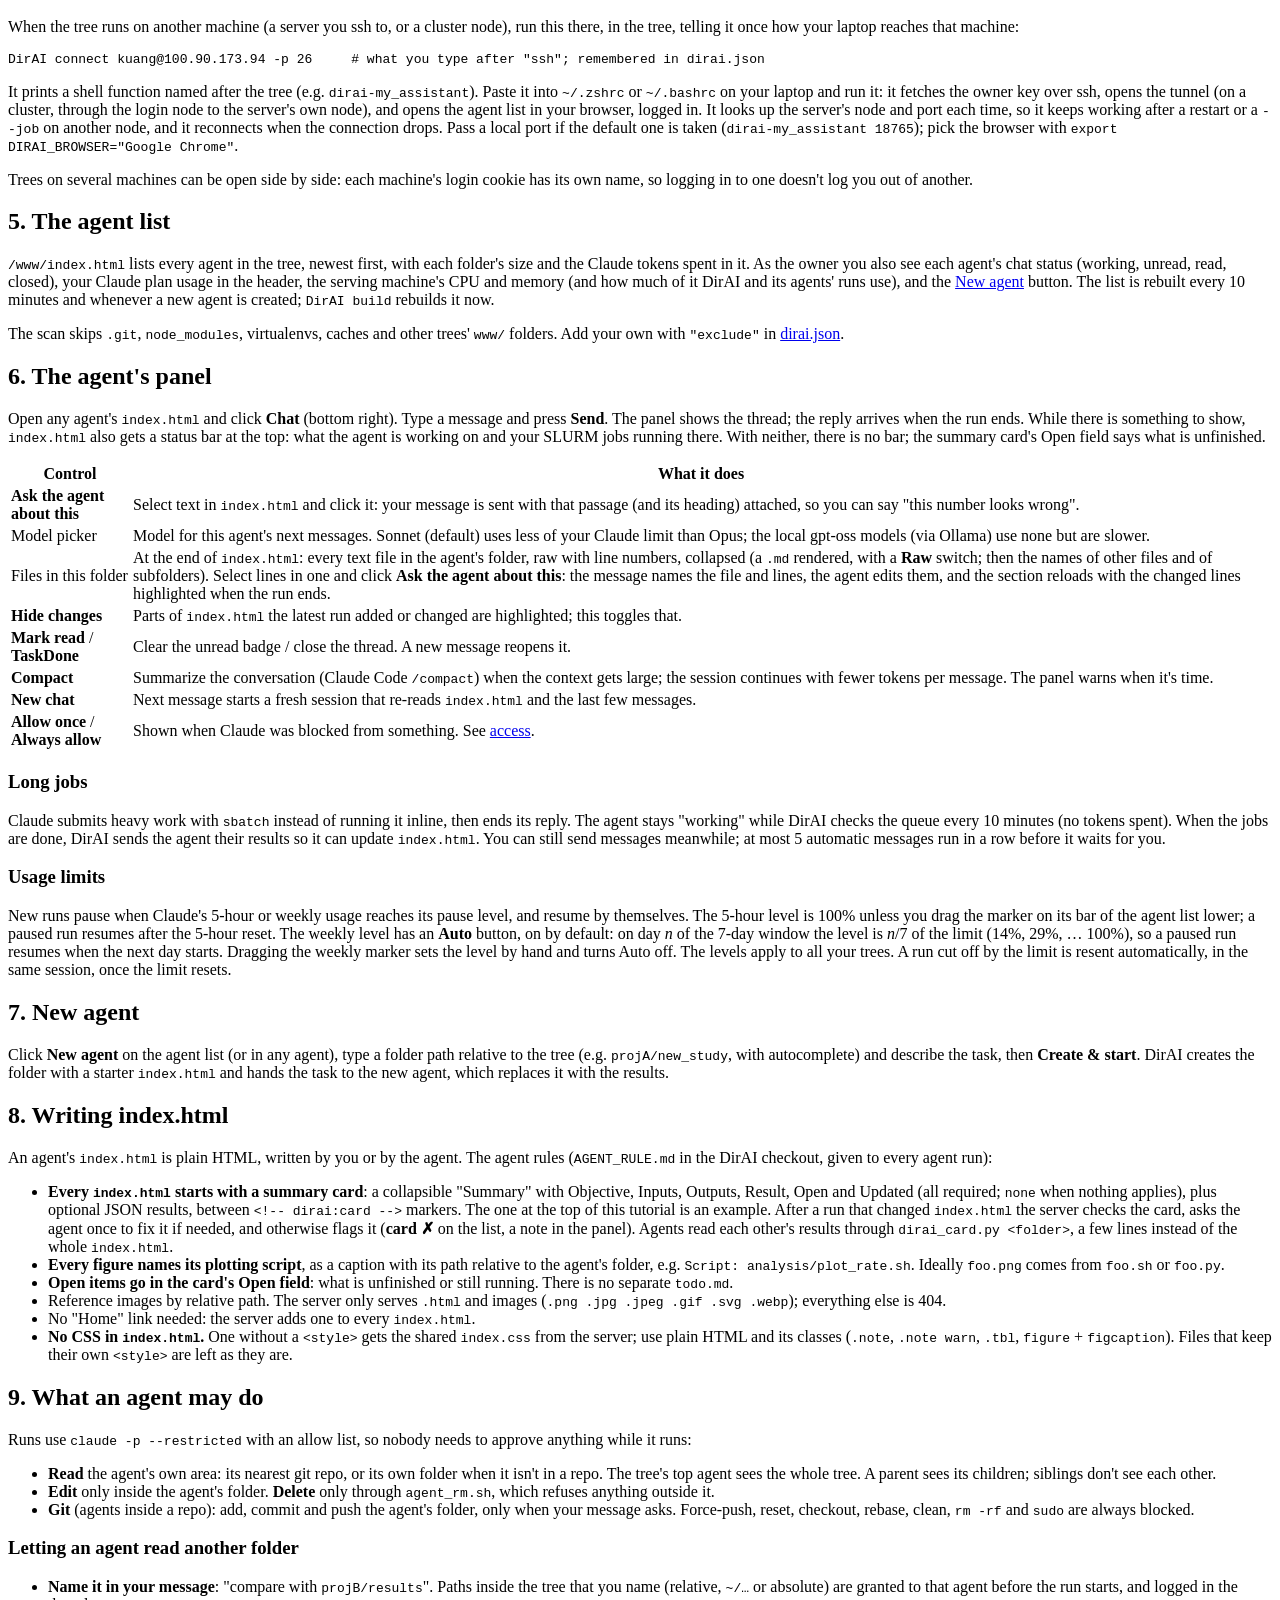
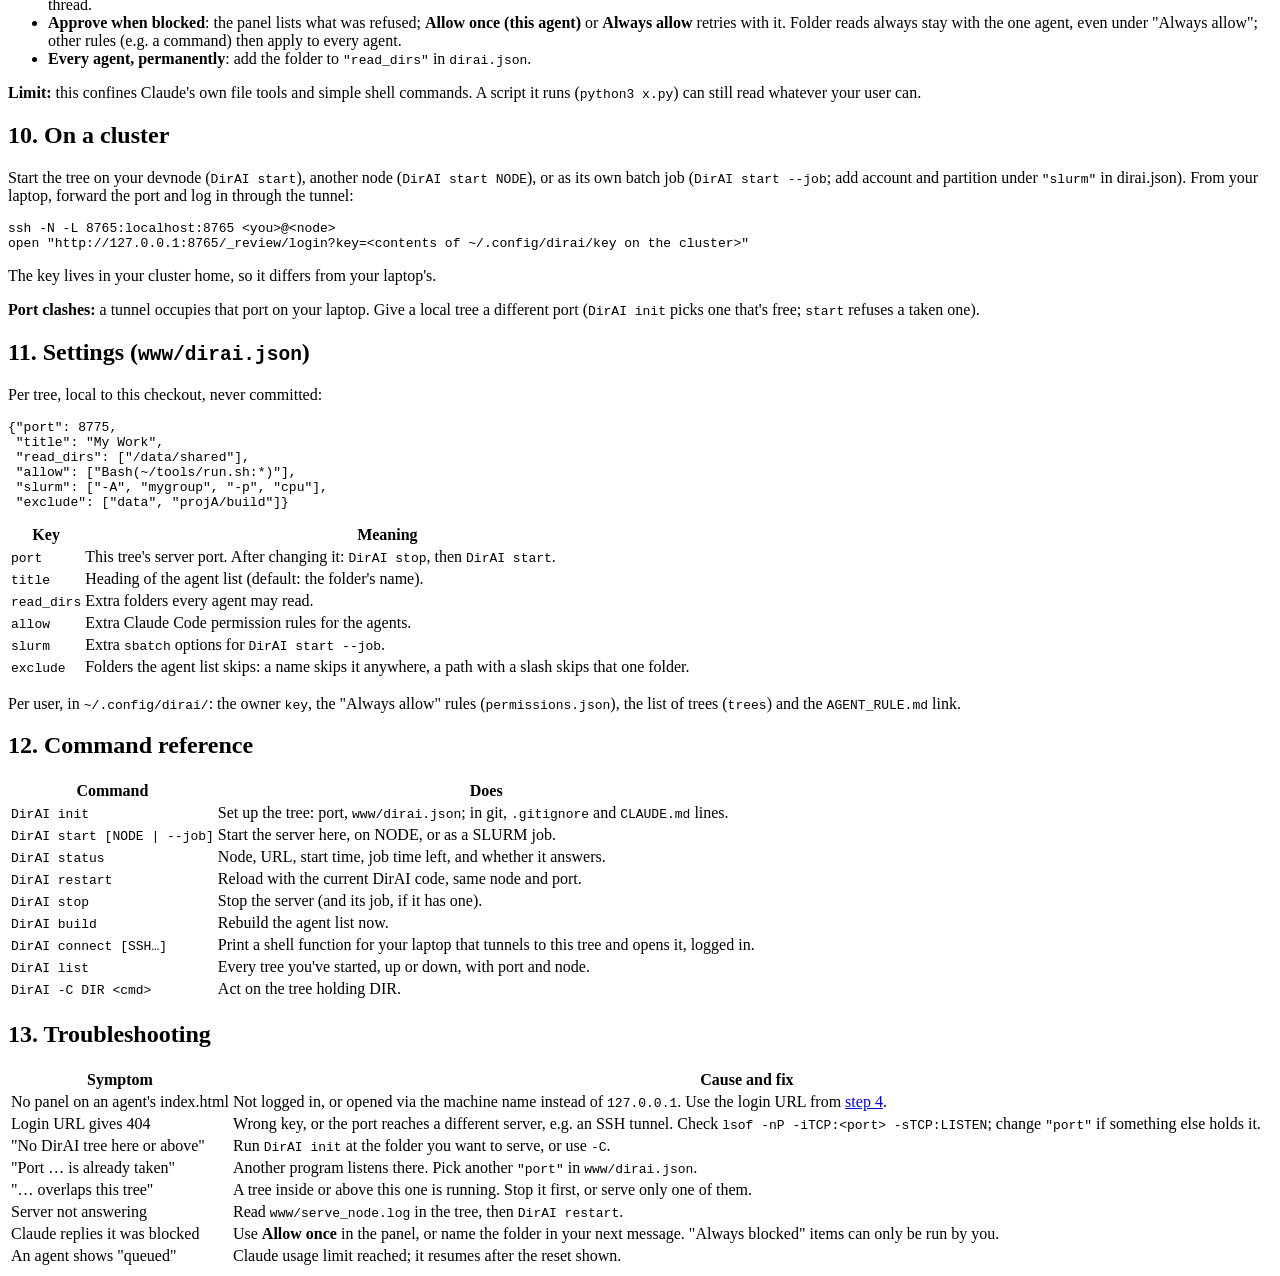
==== commit af4e2200: "Take out queued messages: one message at a time again Line numbers in a queued selection were fixed " ====
--- a/index.html
+++ b/index.html
@@ -121,8 +121,7 @@
 <code>www/</code> folders. Add your own with <code>"exclude"</code> in <a href="#settings">dirai.json</a>.</p>
 
 <h2 id="panel">6. The agent's panel</h2>
-<p>Open any agent's <code>index.html</code> and click <b>Chat</b> (bottom right). Type a message and press <b>Send</b>. While the agent is working you
-can keep sending: messages are queued and go to it together, in order, when the run ends.
+<p>Open any agent's <code>index.html</code> and click <b>Chat</b> (bottom right). Type a message and press <b>Send</b>.
 The panel shows the thread; the reply arrives when the run ends. While there is something to show, <code>index.html</code> also gets a status bar at
 the top: what the agent is working on and your SLURM jobs running there. With neither, there is no
 bar; the summary card's Open field says what is unfinished.</p>
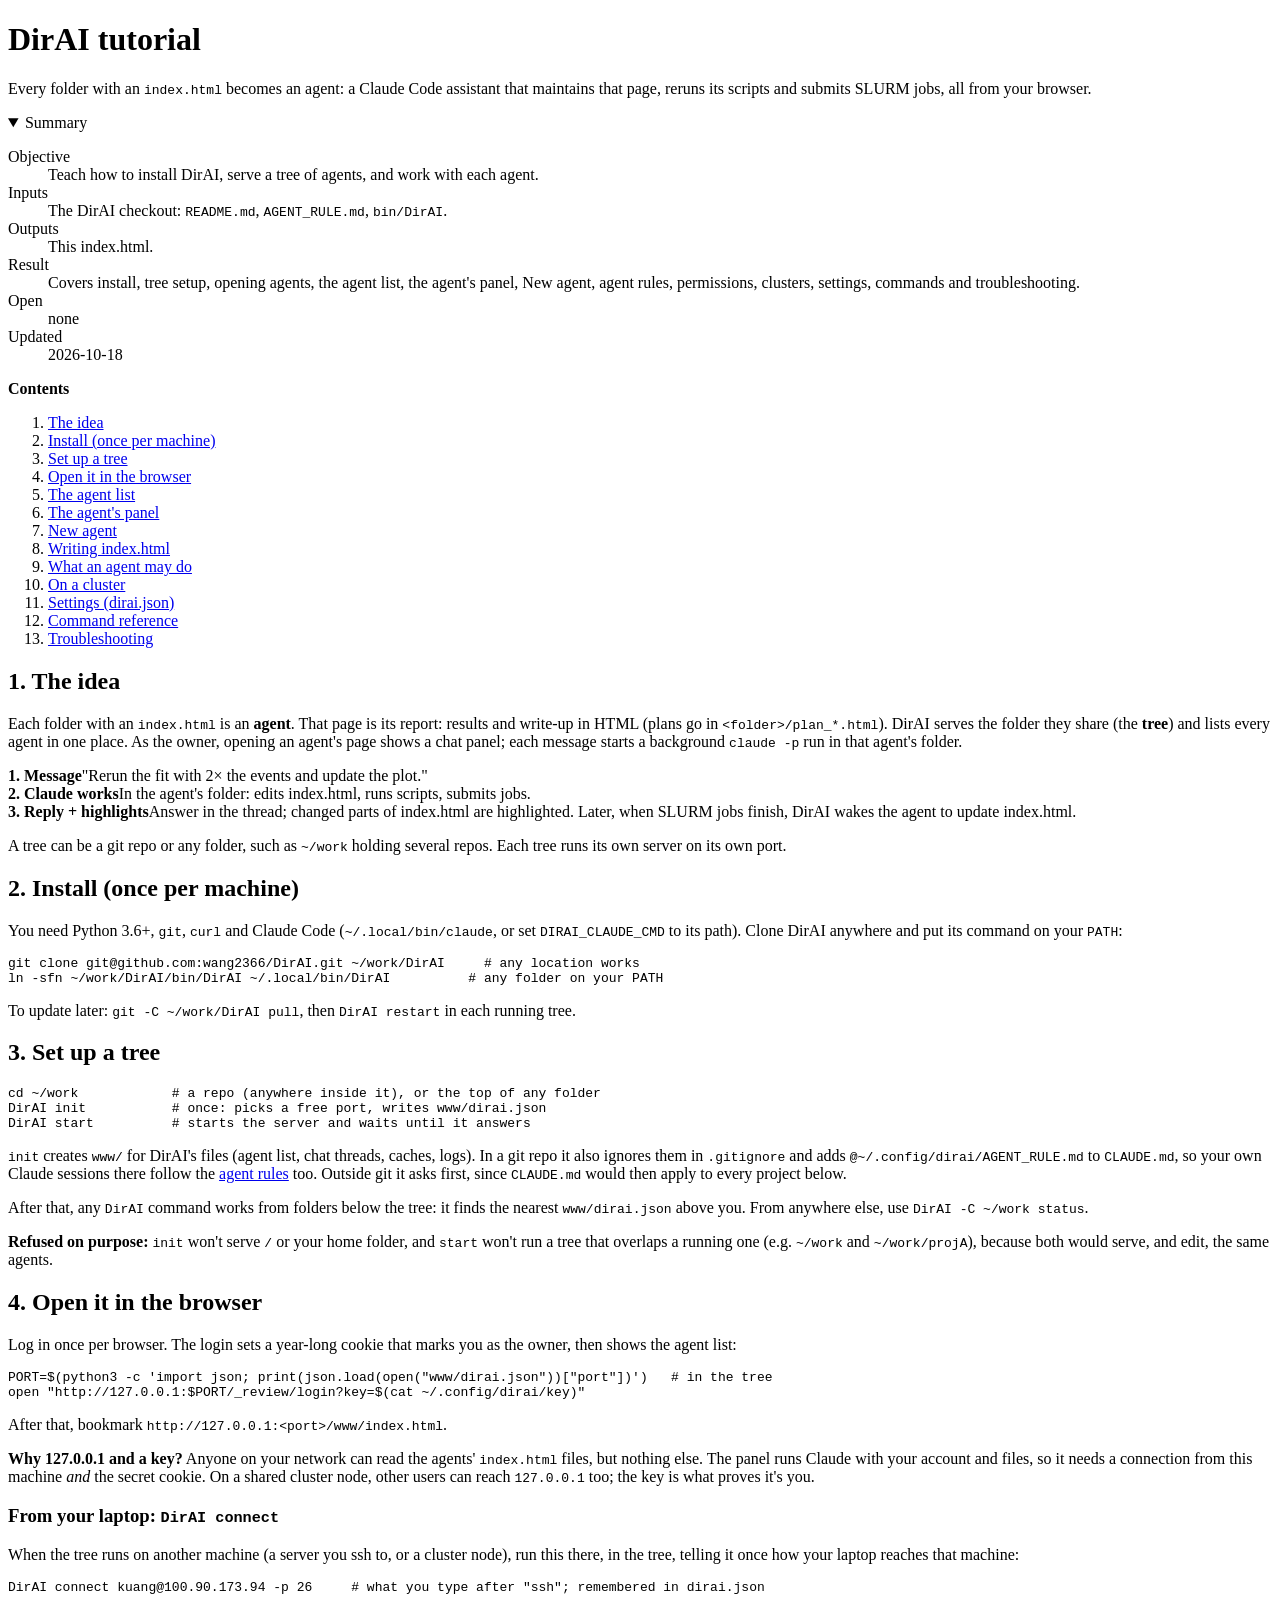
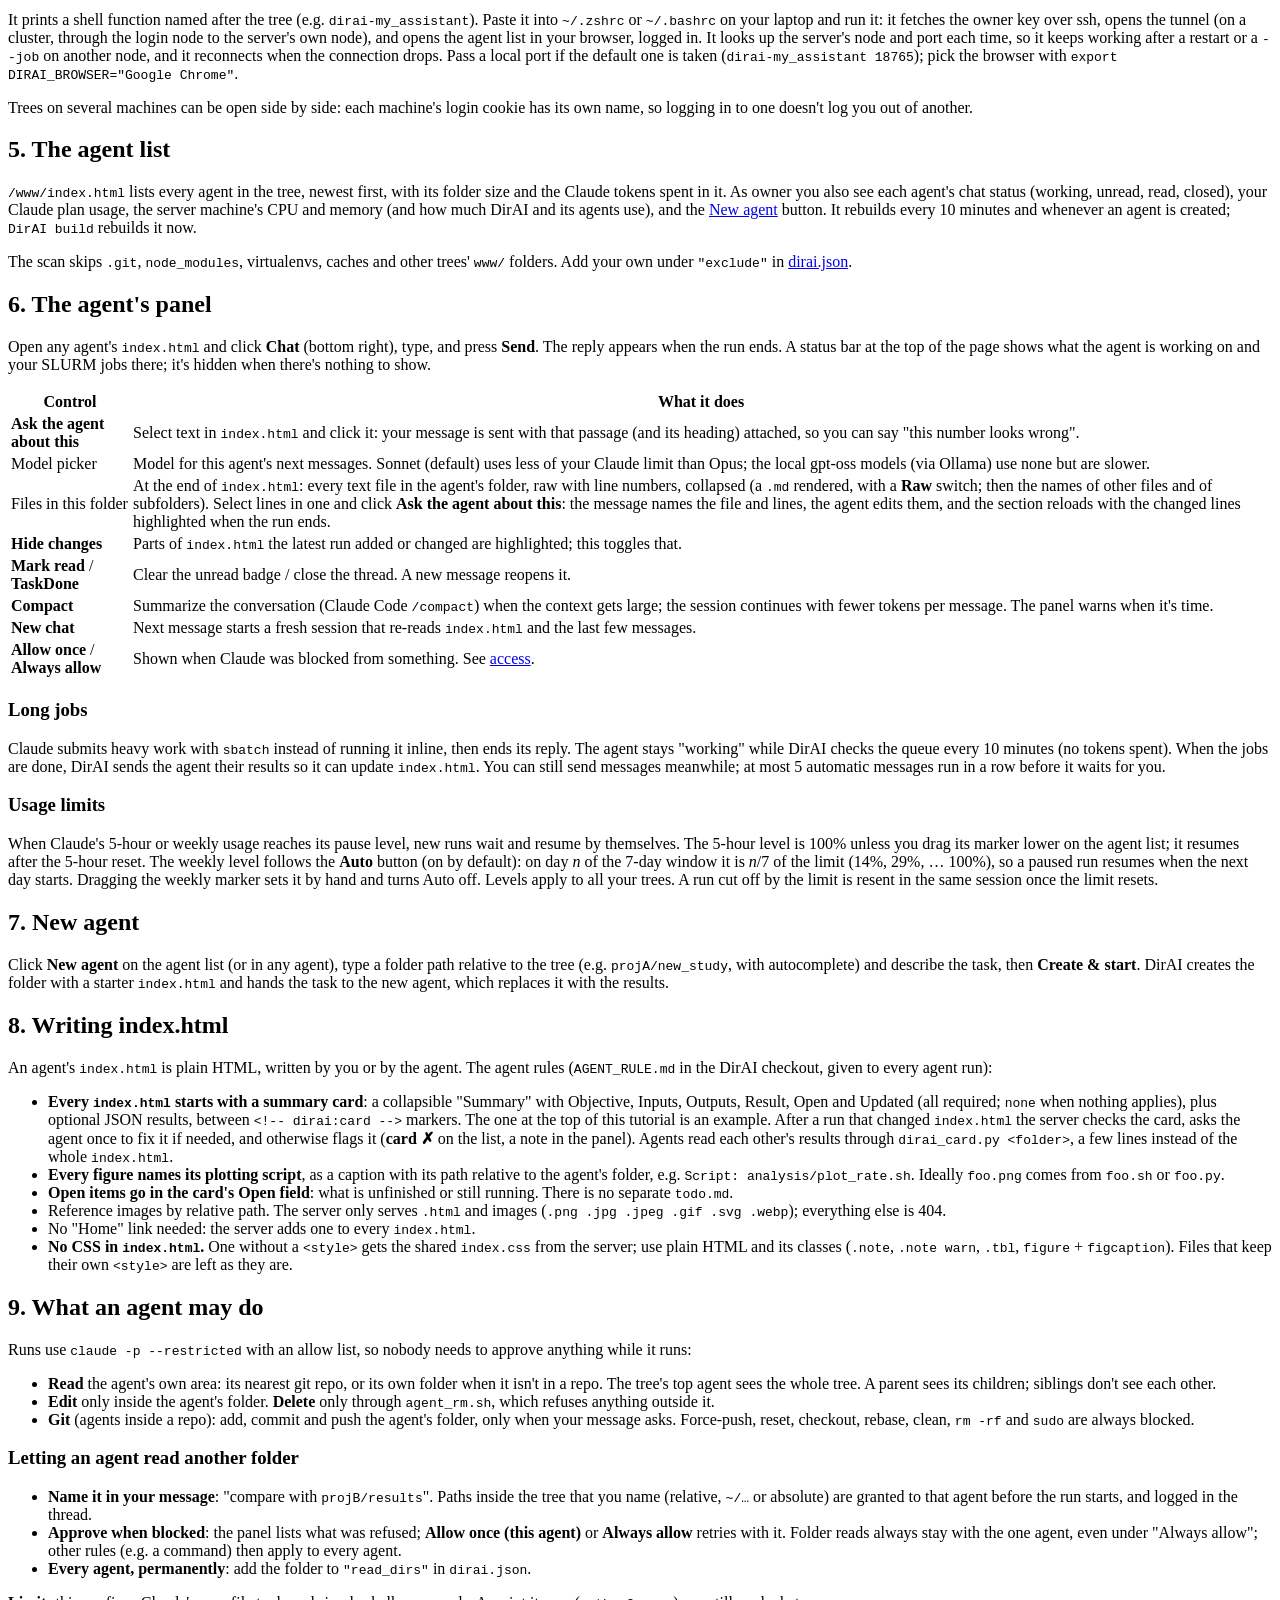
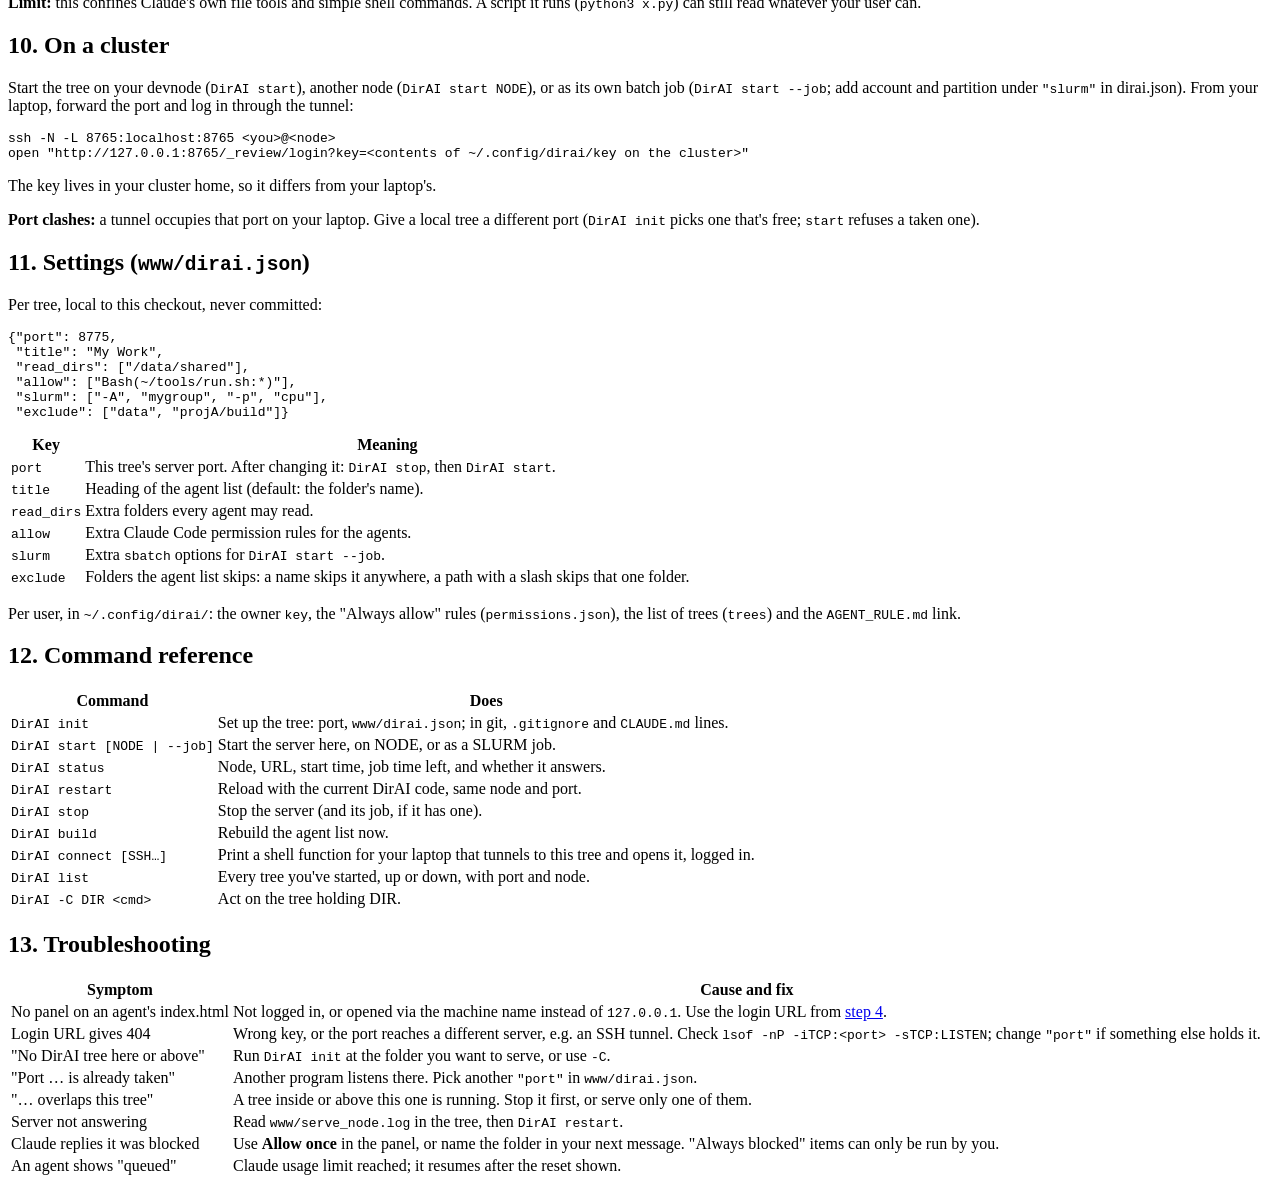
==== commit 5ef6bec4: "DirAI tutorial: tighten prose, merge flow steps 3 and 4, drop old-version install note Shorter wordi" ====
--- a/index.html
+++ b/index.html
@@ -9,8 +9,8 @@
 <main>
 
 <h1>DirAI tutorial</h1>
-<p class="lede">Serve a folder of agents in your browser: every folder with an <code>index.html</code> is one,
-a Claude Code agent that edits its <code>index.html</code>, reruns its scripts and submits SLURM jobs for you.</p>
+<p class="lede">Every folder with an <code>index.html</code> becomes an agent: a Claude Code assistant that
+maintains that page, reruns its scripts and submits SLURM jobs, all from your browser.</p>
 
 <!-- dirai:card -->
 <details id="dirai-card" open>
@@ -46,19 +46,17 @@
 </nav>
 
 <h2 id="idea">1. The idea</h2>
-<p>Every folder holding an <code>index.html</code> is an <b>agent</b>: its <code>index.html</code> is the
-agent's report, its results and write-up in HTML (plans: <code>&lt;folder&gt;/plan_*.html</code>). DirAI
-serves the folder they live in (the <b>tree</b>) and lists every agent on one agent list. When you open an
-agent's <code>index.html</code> as its owner, a chat panel appears. Each message you send there starts a
-background <code>claude -p</code> run inside that agent's folder.</p>
+<p>Each folder with an <code>index.html</code> is an <b>agent</b>. That page is its report: results and
+write-up in HTML (plans go in <code>&lt;folder&gt;/plan_*.html</code>). DirAI serves the folder they share
+(the <b>tree</b>) and lists every agent in one place. As the owner, opening an agent's page shows a chat
+panel; each message starts a background <code>claude -p</code> run in that agent's folder.</p>
 <div class="flow">
   <div><b>1. Message</b><span>"Rerun the fit with 2× the events and update the plot."</span></div>
   <div><b>2. Claude works</b><span>In the agent's folder: edits index.html, runs scripts, submits jobs.</span></div>
-  <div><b>3. Reply + highlights</b><span>Answer in the thread; changed parts of index.html are highlighted.</span></div>
-  <div><b>4. Jobs finish</b><span>DirAI watches the SLURM queue and wakes the agent to update index.html.</span></div>
+  <div><b>3. Reply + highlights</b><span>Answer in the thread; changed parts of index.html are highlighted. Later, when SLURM jobs finish, DirAI wakes the agent to update index.html.</span></div>
 </div>
-<p>A tree can be a git repo, or any folder, such as <code>~/work</code> holding several repos.
-Each tree runs its own small server on its own port.</p>
+<p>A tree can be a git repo or any folder, such as <code>~/work</code> holding several repos. Each tree runs
+its own server on its own port.</p>
 
 <h2 id="install">2. Install (once per machine)</h2>
 <p>You need Python 3.6+, <code>git</code>, <code>curl</code> and Claude Code
@@ -66,36 +64,32 @@
 Clone DirAI anywhere and put its command on your <code>PATH</code>:</p>
 <pre><code>git clone git@github.com:wang2366/DirAI.git ~/work/DirAI     <span class="c"># any location works</span>
 ln -sfn ~/work/DirAI/bin/DirAI ~/.local/bin/DirAI          <span class="c"># any folder on your PATH</span></code></pre>
-<p>To update later: <code>git -C ~/work/DirAI pull</code>, then <code>DirAI restart</code> in each running tree.
-(Coming from a version before 2026-10, use <code>DirAI stop &amp;&amp; DirAI start</code> once instead: the checkout's
-files moved.)</p>
+<p>To update later: <code>git -C ~/work/DirAI pull</code>, then <code>DirAI restart</code> in each running tree.</p>
 
 <h2 id="tree">3. Set up a tree</h2>
 <pre><code>cd ~/work            <span class="c"># a repo (anywhere inside it), or the top of any folder</span>
 DirAI init           <span class="c"># once: picks a free port, writes www/dirai.json</span>
 DirAI start          <span class="c"># starts the server and waits until it answers</span></code></pre>
-<p><code>init</code> creates <code>www/</code> in the tree for DirAI's own files (the agent list, chat threads,
-caches, logs). In a git repo it also adds those files to <code>.gitignore</code> and adds the line
-<code>@~/.config/dirai/AGENT_RULE.md</code> to <code>CLAUDE.md</code>, so your own Claude sessions in the repo
-follow the <a href="#rules">agent rules</a> too. Outside git it asks before touching <code>CLAUDE.md</code>,
-since that file would apply to every project below.</p>
-<p>Afterwards, every <code>DirAI</code> command works from any folder below the tree: it finds the
-nearest <code>www/dirai.json</code> above you. Or point at a tree from anywhere with
-<code>DirAI -C ~/work status</code>.</p>
+<p><code>init</code> creates <code>www/</code> for DirAI's files (agent list, chat threads, caches, logs). In a git
+repo it also ignores them in <code>.gitignore</code> and adds <code>@~/.config/dirai/AGENT_RULE.md</code> to
+<code>CLAUDE.md</code>, so your own Claude sessions there follow the <a href="#rules">agent rules</a> too.
+Outside git it asks first, since <code>CLAUDE.md</code> would then apply to every project below.</p>
+<p>After that, any <code>DirAI</code> command works from folders below the tree: it finds the nearest
+<code>www/dirai.json</code> above you. From anywhere else, use <code>DirAI -C ~/work status</code>.</p>
 <div class="note warn"><b>Refused on purpose:</b> <code>init</code> won't serve <code>/</code> or your home
 folder, and <code>start</code> won't run a tree that overlaps a running one (e.g. <code>~/work</code> and
 <code>~/work/projA</code>), because both would serve, and edit, the same agents.</div>
 
 <h2 id="open">4. Open it in the browser</h2>
-<p>Log in once per browser. This sets a cookie (valid for a year) that marks you as the owner, then
-shows the agent list:</p>
+<p>Log in once per browser. The login sets a year-long cookie that marks you as the owner, then shows the
+agent list:</p>
 <pre><code>PORT=$(python3 -c 'import json; print(json.load(open("www/dirai.json"))["port"])')   <span class="c"># in the tree</span>
 open "http://127.0.0.1:$PORT/_review/login?key=$(cat ~/.config/dirai/key)"</code></pre>
 <p>After that, bookmark <code>http://127.0.0.1:&lt;port&gt;/www/index.html</code>.</p>
-<div class="note"><b>Why 127.0.0.1 and a key?</b> The server is reachable from your network, but anyone
-else only gets the <code>index.html</code> files, read-only. The panel, which runs Claude with your account and files, needs
-both a connection from this machine <i>and</i> the secret cookie. On a shared cluster node, other users
-can reach <code>127.0.0.1</code> too; the key is what proves it's you.</div>
+<div class="note"><b>Why 127.0.0.1 and a key?</b> Anyone on your network can read the agents' <code>index.html</code>
+files, but nothing else. The panel runs Claude with your account and files, so it needs a connection from
+this machine <i>and</i> the secret cookie. On a shared cluster node, other users can reach
+<code>127.0.0.1</code> too; the key is what proves it's you.</div>
 <h3>From your laptop: <code>DirAI connect</code></h3>
 <p>When the tree runs on another machine (a server you ssh to, or a cluster node), run this there, in the
 tree, telling it once how your laptop reaches that machine:</p>
@@ -111,20 +105,18 @@
 its own name, so logging in to one doesn't log you out of another.</div>
 
 <h2 id="list">5. The agent list</h2>
-<p><code>/www/index.html</code> lists every agent in the tree, newest first, with each
-folder's size and the Claude tokens spent in it. As the owner you also see each agent's chat status
-(working, unread, read, closed), your Claude plan usage in the header, the serving machine's CPU
-and memory (and how much of it DirAI and its agents' runs use), and the
-<a href="#newagent">New agent</a> button. The list is rebuilt every 10 minutes and whenever a new
-agent is created; <code>DirAI build</code> rebuilds it now.</p>
+<p><code>/www/index.html</code> lists every agent in the tree, newest first, with its folder size and the Claude
+tokens spent in it. As owner you also see each agent's chat status (working, unread, read, closed), your
+Claude plan usage, the server machine's CPU and memory (and how much DirAI and its agents use), and the
+<a href="#newagent">New agent</a> button. It rebuilds every 10 minutes and whenever an agent is created;
+<code>DirAI build</code> rebuilds it now.</p>
 <p>The scan skips <code>.git</code>, <code>node_modules</code>, virtualenvs, caches and other trees'
-<code>www/</code> folders. Add your own with <code>"exclude"</code> in <a href="#settings">dirai.json</a>.</p>
+<code>www/</code> folders. Add your own under <code>"exclude"</code> in <a href="#settings">dirai.json</a>.</p>
 
 <h2 id="panel">6. The agent's panel</h2>
-<p>Open any agent's <code>index.html</code> and click <b>Chat</b> (bottom right). Type a message and press <b>Send</b>.
-The panel shows the thread; the reply arrives when the run ends. While there is something to show, <code>index.html</code> also gets a status bar at
-the top: what the agent is working on and your SLURM jobs running there. With neither, there is no
-bar; the summary card's Open field says what is unfinished.</p>
+<p>Open any agent's <code>index.html</code> and click <b>Chat</b> (bottom right), type, and press <b>Send</b>.
+The reply appears when the run ends. A status bar at the top of the page shows what the agent is working on
+and your SLURM jobs there; it's hidden when there's nothing to show.</p>
 <div class="tbl"><table>
 <tr><th>Control</th><th>What it does</th></tr>
 <tr><td><b>Ask the agent about this</b></td><td>Select text in <code>index.html</code> and click it: your message is sent with that
@@ -149,13 +141,12 @@
 are done, DirAI sends the agent their results so it can update <code>index.html</code>. You can still send messages meanwhile;
 at most 5 automatic messages run in a row before it waits for you.</p>
 <h3>Usage limits</h3>
-<p>New runs pause when Claude's 5-hour or weekly usage reaches its pause level, and resume by themselves.
-The 5-hour level is 100% unless you drag the marker on its bar of the agent list lower; a paused run
-resumes after the 5-hour reset. The weekly level has an <b>Auto</b> button, on by default: on day
-<i>n</i> of the 7-day window the level is <i>n</i>/7 of the limit (14%, 29%, … 100%), so a paused run resumes
-when the next day starts. Dragging the weekly marker sets the level by hand and turns Auto off. The
-levels apply to all your trees.
-A run cut off by the limit is resent automatically, in the same session, once the limit resets.</p>
+<p>When Claude's 5-hour or weekly usage reaches its pause level, new runs wait and resume by themselves.
+The 5-hour level is 100% unless you drag its marker lower on the agent list; it resumes after the 5-hour
+reset. The weekly level follows the <b>Auto</b> button (on by default): on day <i>n</i> of the 7-day window
+it is <i>n</i>/7 of the limit (14%, 29%, … 100%), so a paused run resumes when the next day starts.
+Dragging the weekly marker sets it by hand and turns Auto off. Levels apply to all your trees.
+A run cut off by the limit is resent in the same session once the limit resets.</p>
 
 <h2 id="newagent">7. New agent</h2>
 <p>Click <b>New agent</b> on the agent list (or in any agent), type a folder path relative to the tree
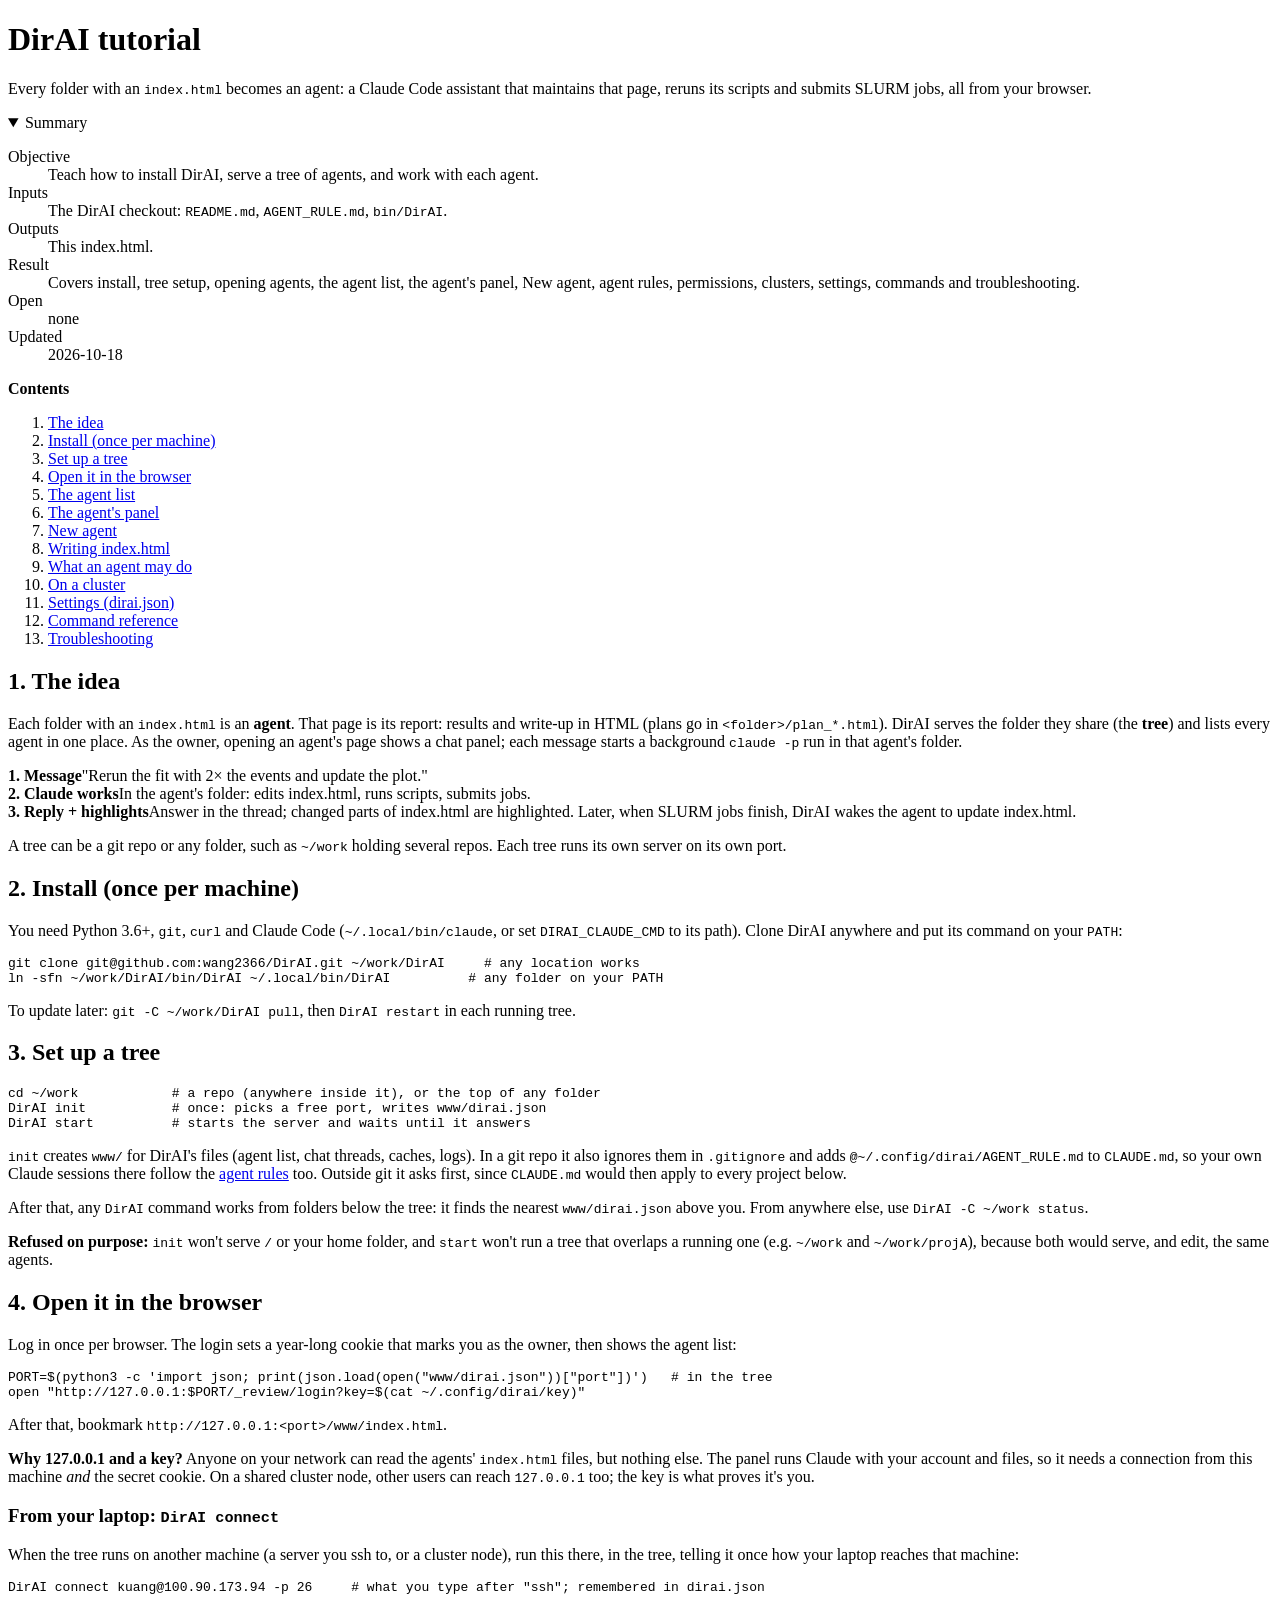
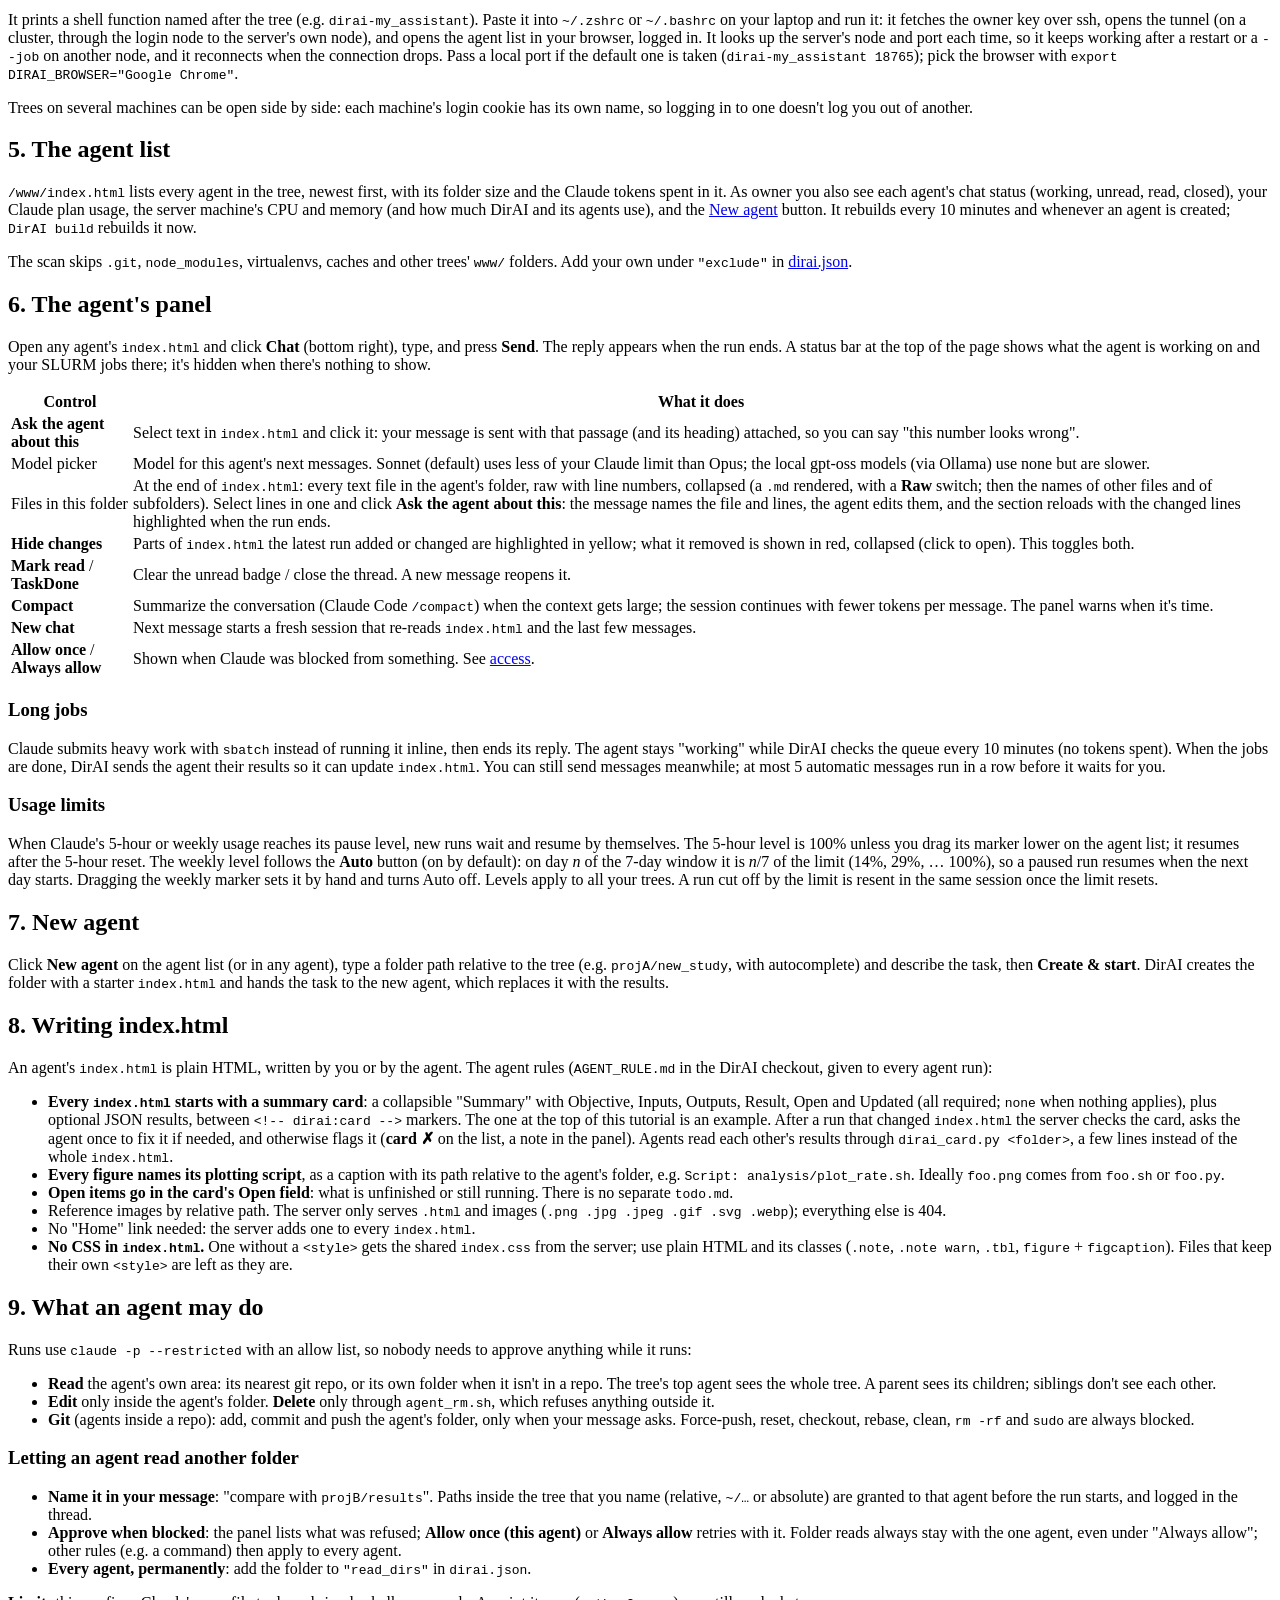
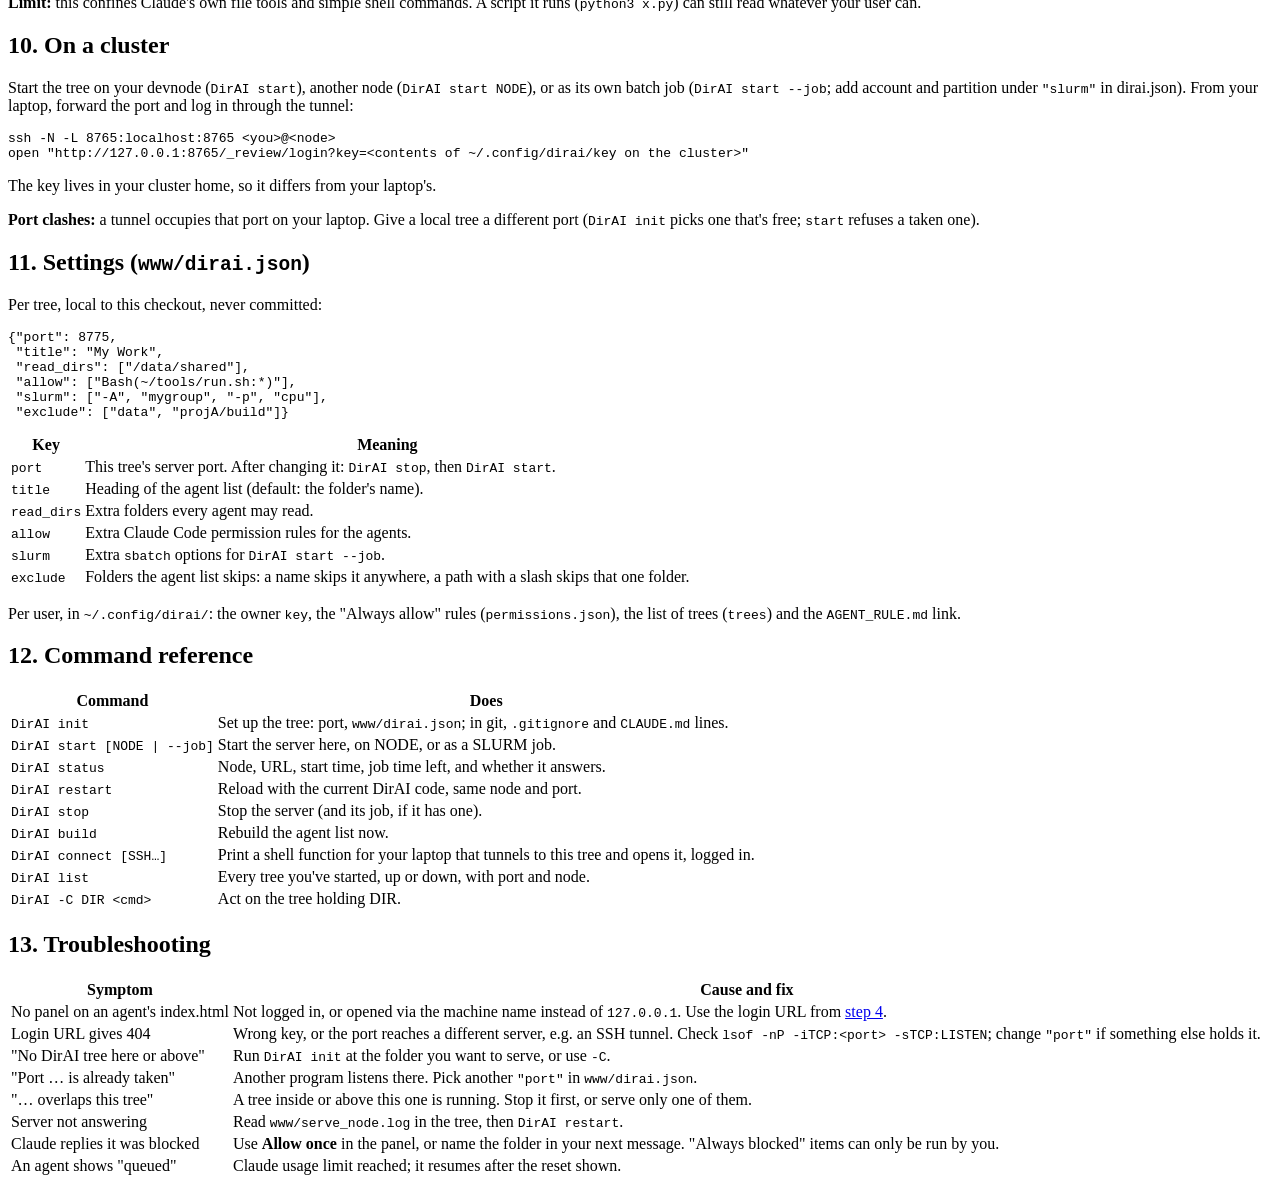
==== commit 61a0924e: "Panel: show what the latest run removed from index.html in red, collapsed Co-Authored-By: Claude Opu" ====
--- a/index.html
+++ b/index.html
@@ -128,7 +128,7 @@
 and of subfolders). Select lines in one and click
 <b>Ask the agent about this</b>: the message names the file and lines, the agent edits them, and the section
 reloads with the changed lines highlighted when the run ends.</td></tr>
-<tr><td><b>Hide changes</b></td><td>Parts of <code>index.html</code> the latest run added or changed are highlighted; this toggles that.</td></tr>
+<tr><td><b>Hide changes</b></td><td>Parts of <code>index.html</code> the latest run added or changed are highlighted in yellow; what it removed is shown in red, collapsed (click to open). This toggles both.</td></tr>
 <tr><td><b>Mark read</b> / <b>TaskDone</b></td><td>Clear the unread badge / close the thread. A new message reopens it.</td></tr>
 <tr><td><b>Compact</b></td><td>Summarize the conversation (Claude Code <code>/compact</code>) when the context gets large;
 the session continues with fewer tokens per message. The panel warns when it's time.</td></tr>
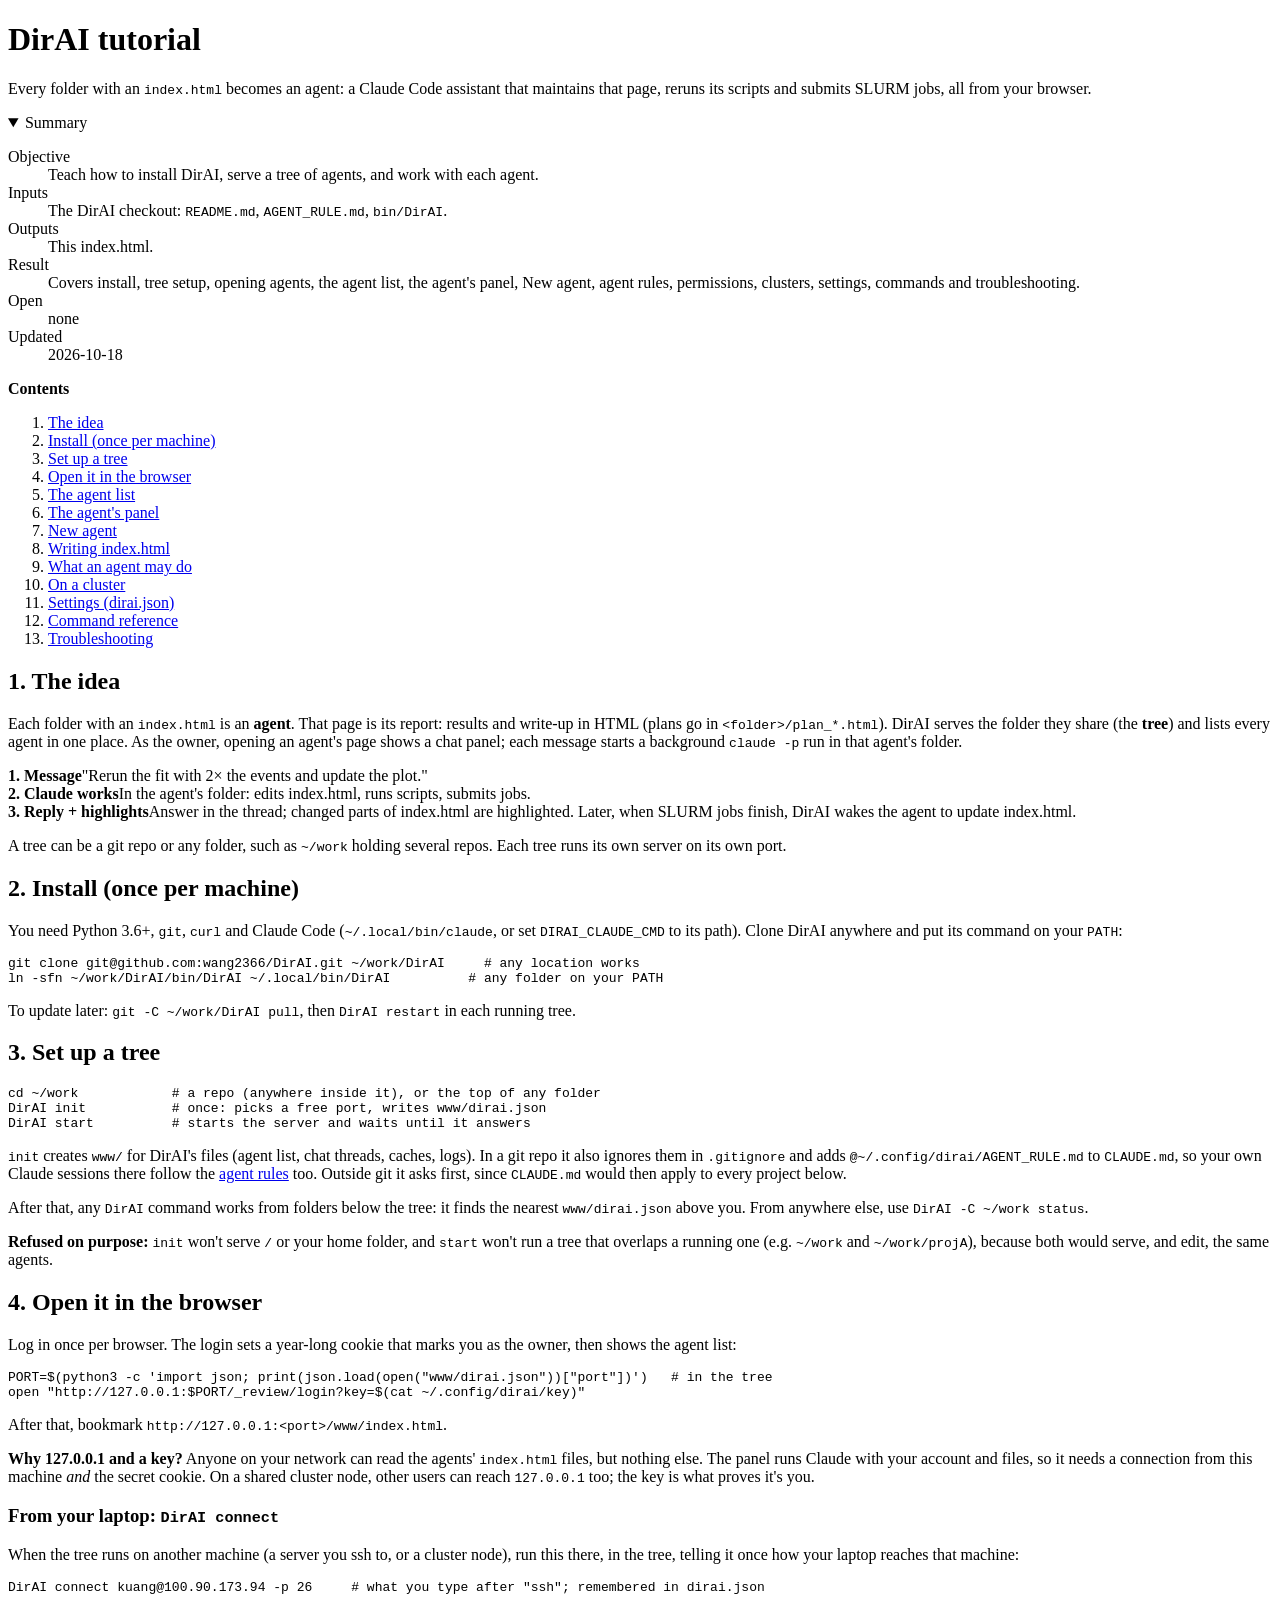
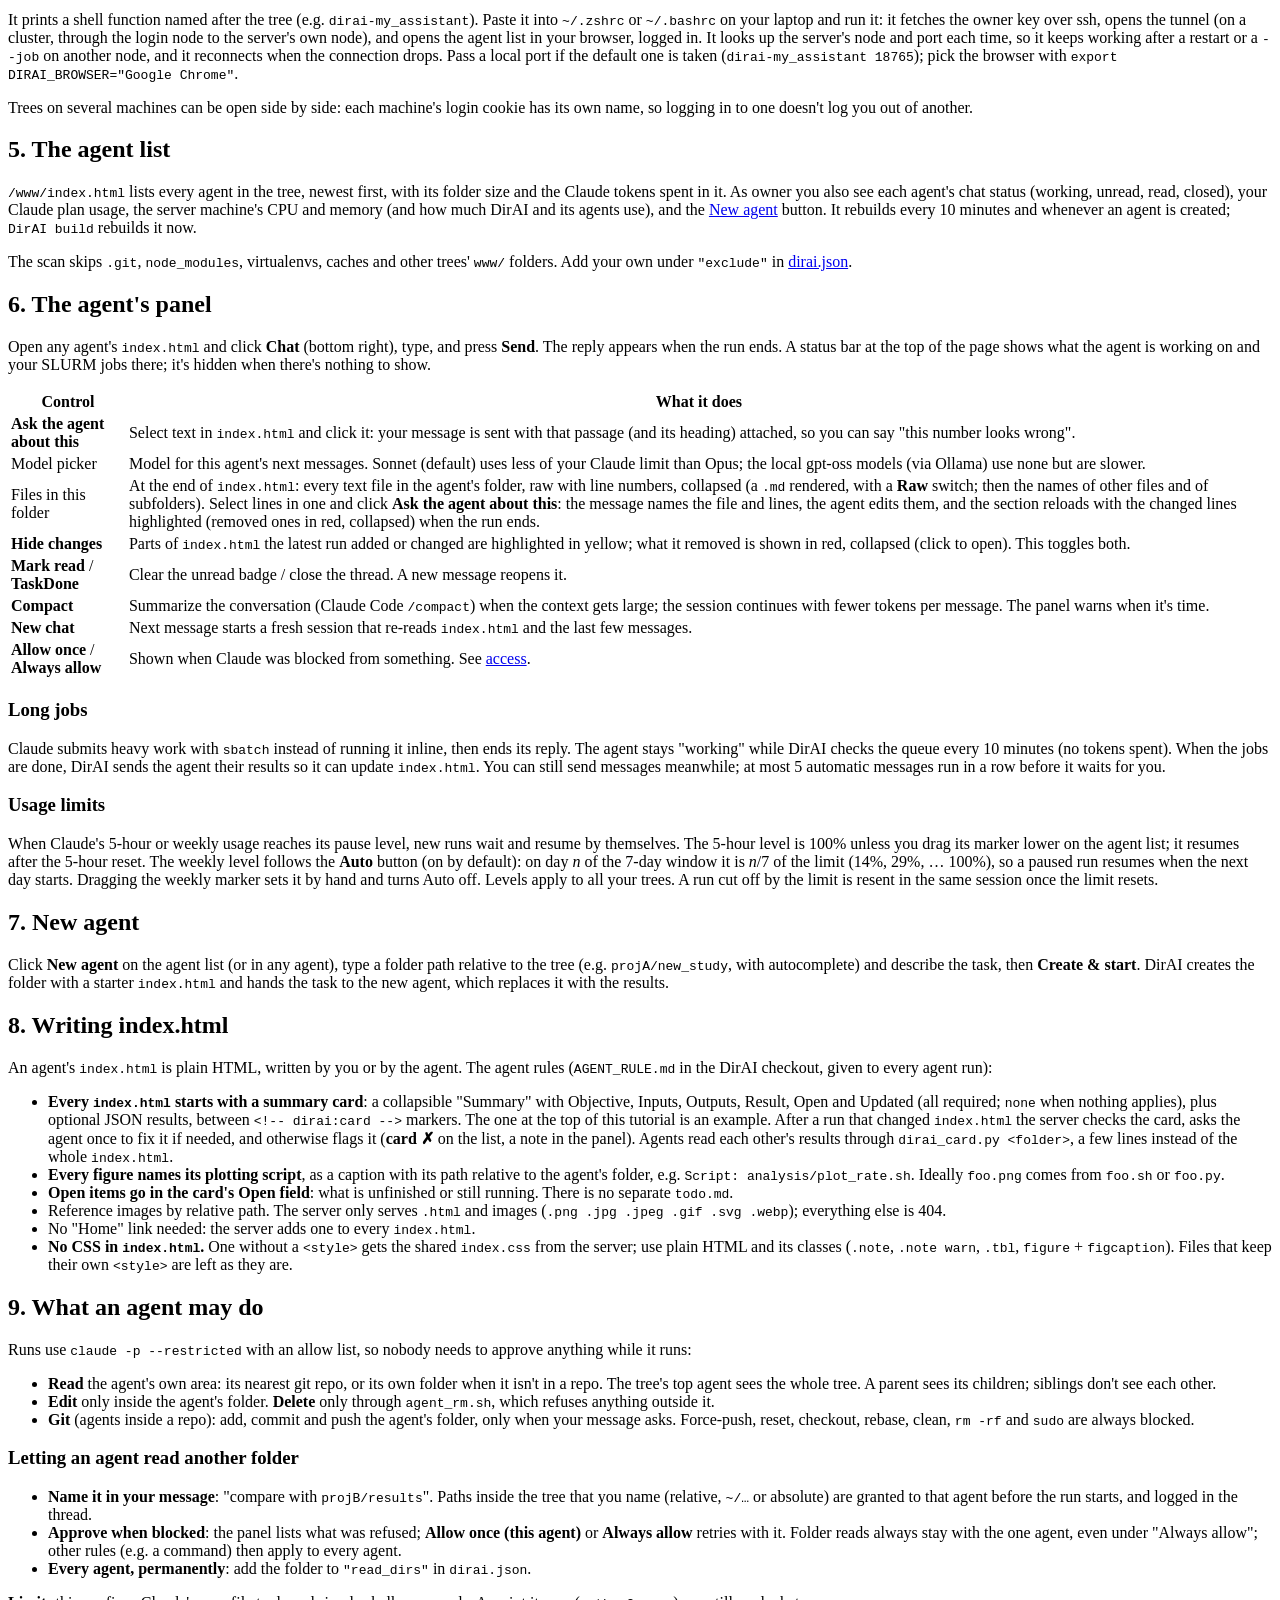
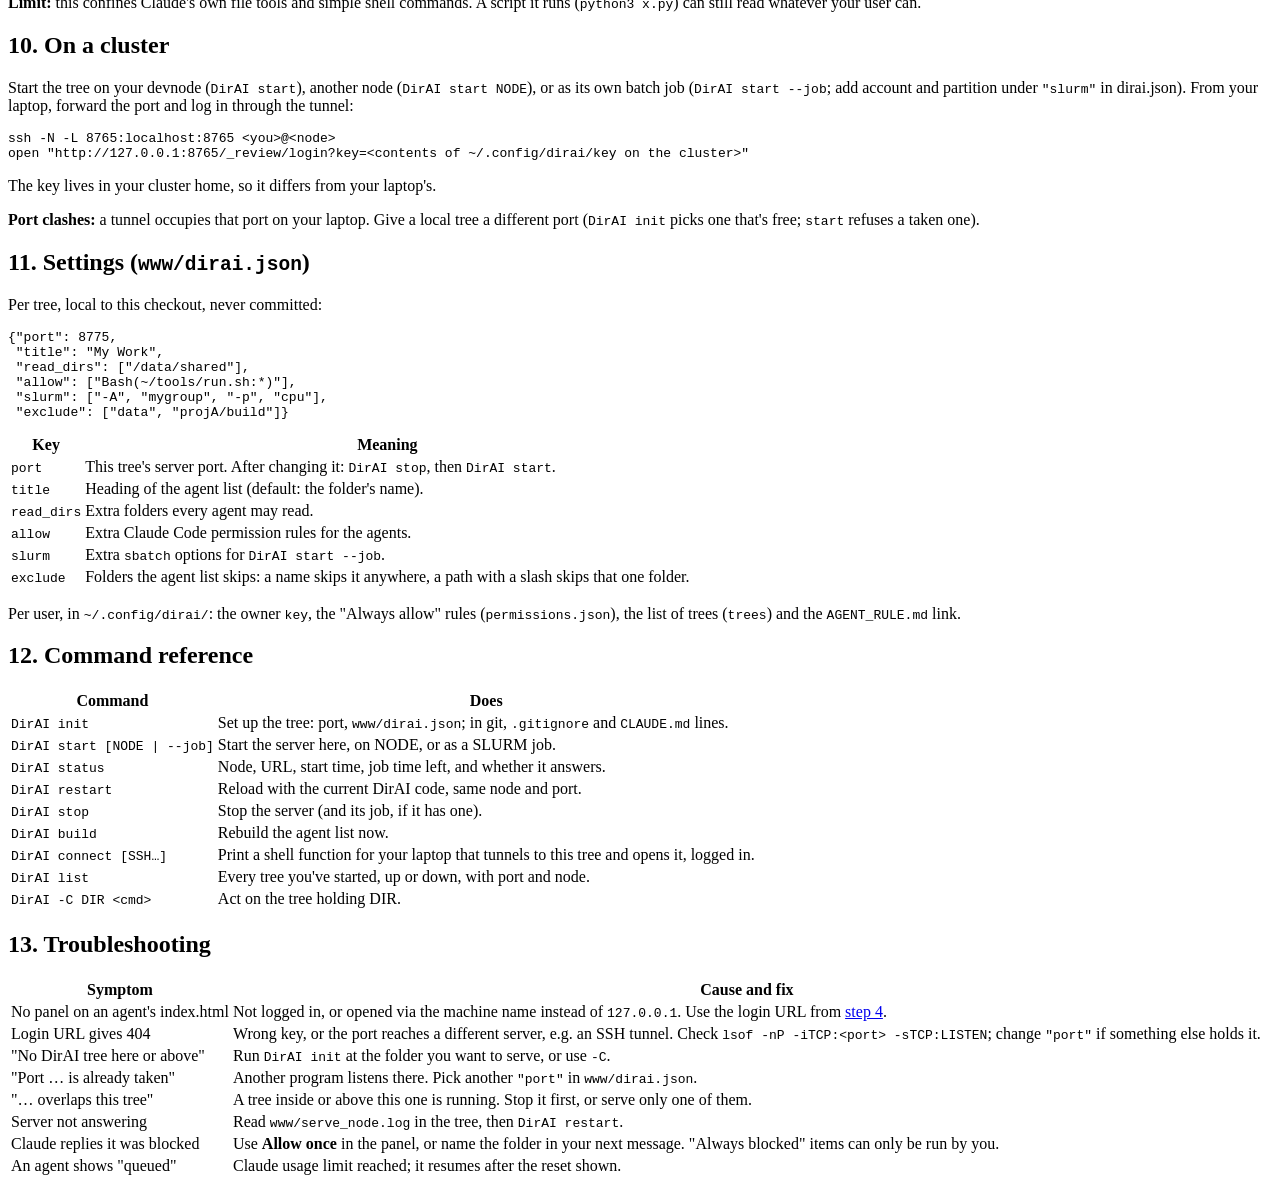
==== commit d8dc5a3c: "Show removed lines in the folder's files too; browser regression test for the change marks Co-Author" ====
--- a/index.html
+++ b/index.html
@@ -127,7 +127,7 @@
 raw with line numbers, collapsed (a <code>.md</code> rendered, with a <b>Raw</b> switch; then the names of other files
 and of subfolders). Select lines in one and click
 <b>Ask the agent about this</b>: the message names the file and lines, the agent edits them, and the section
-reloads with the changed lines highlighted when the run ends.</td></tr>
+reloads with the changed lines highlighted (removed ones in red, collapsed) when the run ends.</td></tr>
 <tr><td><b>Hide changes</b></td><td>Parts of <code>index.html</code> the latest run added or changed are highlighted in yellow; what it removed is shown in red, collapsed (click to open). This toggles both.</td></tr>
 <tr><td><b>Mark read</b> / <b>TaskDone</b></td><td>Clear the unread badge / close the thread. A new message reopens it.</td></tr>
 <tr><td><b>Compact</b></td><td>Summarize the conversation (Claude Code <code>/compact</code>) when the context gets large;
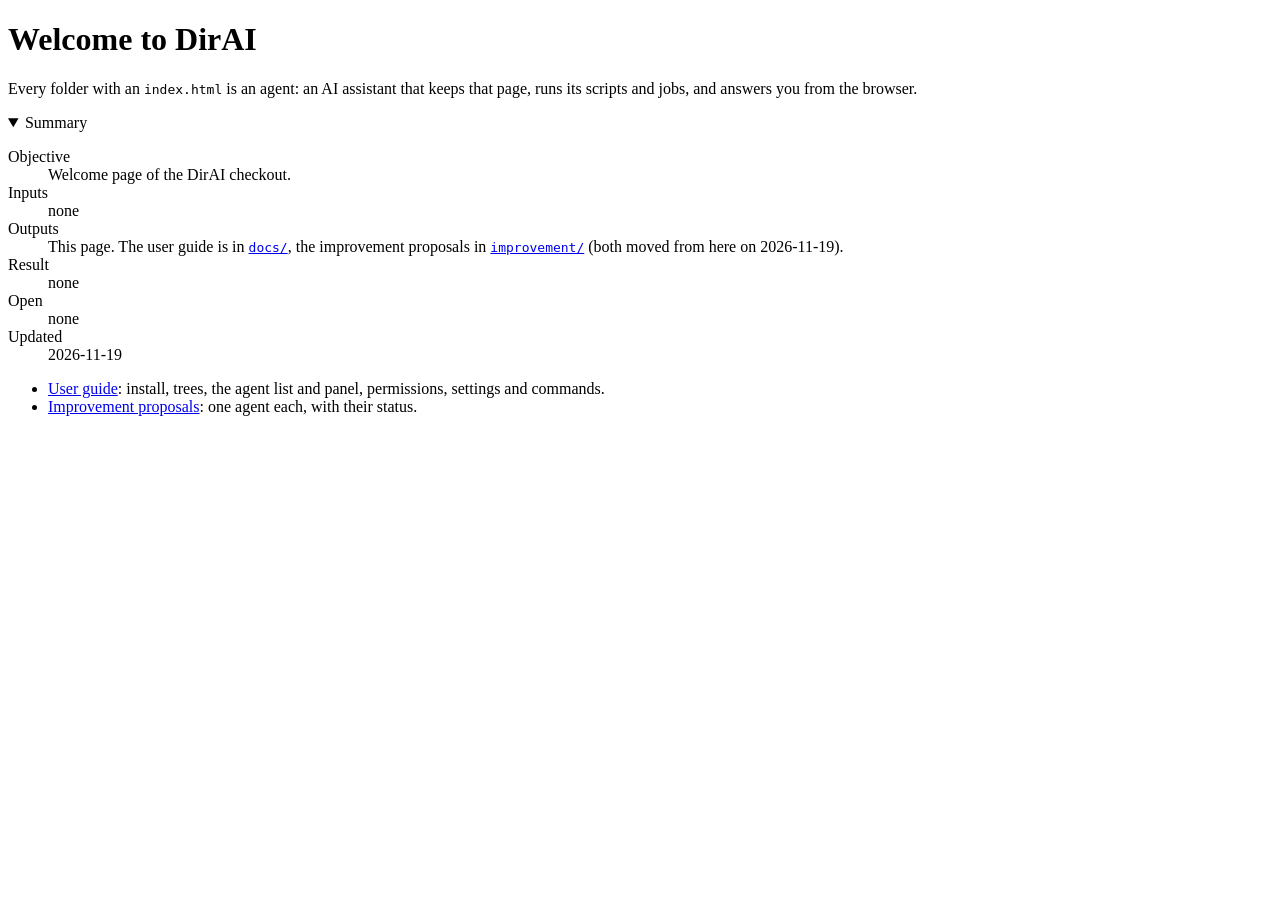
==== commit 952c28e1: "DirAI" ====
--- a/index.html
+++ b/index.html
@@ -3,265 +3,32 @@
 <head>
 <meta charset="utf-8">
 <meta name="viewport" content="width=device-width, initial-scale=1">
-<title>DirAI tutorial</title>
+<title>Welcome to DirAI</title>
 </head>
 <body>
 <main>
 
-<h1>DirAI tutorial</h1>
-<p class="lede">Every folder with an <code>index.html</code> becomes an agent: a Claude Code assistant that
-maintains that page, reruns its scripts and submits SLURM jobs, all from your browser.</p>
+<h1>Welcome to DirAI</h1>
+<p class="lede">Every folder with an <code>index.html</code> is an agent: an AI assistant that keeps that page, runs its scripts and jobs, and answers you from the browser.</p>
 
 <!-- dirai:card -->
 <details id="dirai-card" open>
   <summary>Summary</summary>
   <dl>
-    <dt>Objective</dt> <dd>Teach how to install DirAI, serve a tree of agents, and work with each agent.</dd>
-    <dt>Inputs</dt>    <dd>The DirAI checkout: <code>README.md</code>, <code>AGENT_RULE.md</code>, <code>bin/DirAI</code>.</dd>
-    <dt>Outputs</dt>   <dd>This index.html.</dd>
-    <dt>Result</dt>    <dd>Covers install, tree setup, opening agents, the agent list, the agent's panel, New agent,
-                           agent rules, permissions, clusters, settings, commands and troubleshooting.</dd>
+    <dt>Objective</dt> <dd>Welcome page of the DirAI checkout.</dd>
+    <dt>Inputs</dt>    <dd>none</dd>
+    <dt>Outputs</dt>   <dd>This page. The user guide is in <a href="docs/index.html#guide"><code>docs/</code></a>, the improvement proposals in <a href="improvement/index.html"><code>improvement/</code></a> (both moved from here on 2026-11-19).</dd>
+    <dt>Result</dt>    <dd>none</dd>
     <dt>Open</dt>      <dd>none</dd>
-    <dt>Updated</dt>   <dd>2026-10-18</dd>
+    <dt>Updated</dt>   <dd>2026-11-19</dd>
   </dl>
 </details>
 <!-- /dirai:card -->
 
-<nav class="toc"><b>Contents</b>
-<ol>
-  <li><a href="#idea">The idea</a></li>
-  <li><a href="#install">Install (once per machine)</a></li>
-  <li><a href="#tree">Set up a tree</a></li>
-  <li><a href="#open">Open it in the browser</a></li>
-  <li><a href="#list">The agent list</a></li>
-  <li><a href="#panel">The agent's panel</a></li>
-  <li><a href="#newagent">New agent</a></li>
-  <li><a href="#rules">Writing index.html</a></li>
-  <li><a href="#access">What an agent may do</a></li>
-  <li><a href="#cluster">On a cluster</a></li>
-  <li><a href="#settings">Settings (dirai.json)</a></li>
-  <li><a href="#commands">Command reference</a></li>
-  <li><a href="#trouble">Troubleshooting</a></li>
-</ol>
-</nav>
-
-<h2 id="idea">1. The idea</h2>
-<p>Each folder with an <code>index.html</code> is an <b>agent</b>. That page is its report: results and
-write-up in HTML (plans go in <code>&lt;folder&gt;/plan_*.html</code>). DirAI serves the folder they share
-(the <b>tree</b>) and lists every agent in one place. As the owner, opening an agent's page shows a chat
-panel; each message starts a background <code>claude -p</code> run in that agent's folder.</p>
-<div class="flow">
-  <div><b>1. Message</b><span>"Rerun the fit with 2× the events and update the plot."</span></div>
-  <div><b>2. Claude works</b><span>In the agent's folder: edits index.html, runs scripts, submits jobs.</span></div>
-  <div><b>3. Reply + highlights</b><span>Answer in the thread; changed parts of index.html are highlighted. Later, when SLURM jobs finish, DirAI wakes the agent to update index.html.</span></div>
-</div>
-<p>A tree can be a git repo or any folder, such as <code>~/work</code> holding several repos. Each tree runs
-its own server on its own port.</p>
-
-<h2 id="install">2. Install (once per machine)</h2>
-<p>You need Python 3.6+, <code>git</code>, <code>curl</code> and Claude Code
-(<code>~/.local/bin/claude</code>, or set <code>DIRAI_CLAUDE_CMD</code> to its path).
-Clone DirAI anywhere and put its command on your <code>PATH</code>:</p>
-<pre><code>git clone git@github.com:wang2366/DirAI.git ~/work/DirAI     <span class="c"># any location works</span>
-ln -sfn ~/work/DirAI/bin/DirAI ~/.local/bin/DirAI          <span class="c"># any folder on your PATH</span></code></pre>
-<p>To update later: <code>git -C ~/work/DirAI pull</code>, then <code>DirAI restart</code> in each running tree.</p>
-
-<h2 id="tree">3. Set up a tree</h2>
-<pre><code>cd ~/work            <span class="c"># a repo (anywhere inside it), or the top of any folder</span>
-DirAI init           <span class="c"># once: picks a free port, writes www/dirai.json</span>
-DirAI start          <span class="c"># starts the server and waits until it answers</span></code></pre>
-<p><code>init</code> creates <code>www/</code> for DirAI's files (agent list, chat threads, caches, logs). In a git
-repo it also ignores them in <code>.gitignore</code> and adds <code>@~/.config/dirai/AGENT_RULE.md</code> to
-<code>CLAUDE.md</code>, so your own Claude sessions there follow the <a href="#rules">agent rules</a> too.
-Outside git it asks first, since <code>CLAUDE.md</code> would then apply to every project below.</p>
-<p>After that, any <code>DirAI</code> command works from folders below the tree: it finds the nearest
-<code>www/dirai.json</code> above you. From anywhere else, use <code>DirAI -C ~/work status</code>.</p>
-<div class="note warn"><b>Refused on purpose:</b> <code>init</code> won't serve <code>/</code> or your home
-folder, and <code>start</code> won't run a tree that overlaps a running one (e.g. <code>~/work</code> and
-<code>~/work/projA</code>), because both would serve, and edit, the same agents.</div>
-
-<h2 id="open">4. Open it in the browser</h2>
-<p>Log in once per browser. The login sets a year-long cookie that marks you as the owner, then shows the
-agent list:</p>
-<pre><code>PORT=$(python3 -c 'import json; print(json.load(open("www/dirai.json"))["port"])')   <span class="c"># in the tree</span>
-open "http://127.0.0.1:$PORT/_review/login?key=$(cat ~/.config/dirai/key)"</code></pre>
-<p>After that, bookmark <code>http://127.0.0.1:&lt;port&gt;/www/index.html</code>.</p>
-<div class="note"><b>Why 127.0.0.1 and a key?</b> Anyone on your network can read the agents' <code>index.html</code>
-files, but nothing else. The panel runs Claude with your account and files, so it needs a connection from
-this machine <i>and</i> the secret cookie. On a shared cluster node, other users can reach
-<code>127.0.0.1</code> too; the key is what proves it's you.</div>
-<h3>From your laptop: <code>DirAI connect</code></h3>
-<p>When the tree runs on another machine (a server you ssh to, or a cluster node), run this there, in the
-tree, telling it once how your laptop reaches that machine:</p>
-<pre><code>DirAI connect kuang@100.90.173.94 -p 26     <span class="c"># what you type after "ssh"; remembered in dirai.json</span></code></pre>
-<p>It prints a shell function named after the tree (e.g. <code>dirai-my_assistant</code>). Paste it into
-<code>~/.zshrc</code> or <code>~/.bashrc</code> on your laptop and run it: it fetches the owner key over ssh,
-opens the tunnel (on a cluster, through the login node to the server's own node), and opens the agent list in
-your browser, logged in. It looks up the server's node and port each time, so it keeps working after a restart
-or a <code>--job</code> on another node, and it reconnects when the connection drops. Pass a local port if the
-default one is taken (<code>dirai-my_assistant 18765</code>); pick the browser with
-<code>export DIRAI_BROWSER="Google Chrome"</code>.</p>
-<div class="note">Trees on several machines can be open side by side: each machine's login cookie has
-its own name, so logging in to one doesn't log you out of another.</div>
-
-<h2 id="list">5. The agent list</h2>
-<p><code>/www/index.html</code> lists every agent in the tree, newest first, with its folder size and the Claude
-tokens spent in it. As owner you also see each agent's chat status (working, unread, read, closed), your
-Claude plan usage, the server machine's CPU and memory (and how much DirAI and its agents use), and the
-<a href="#newagent">New agent</a> button. It rebuilds every 10 minutes and whenever an agent is created;
-<code>DirAI build</code> rebuilds it now.</p>
-<p>The scan skips <code>.git</code>, <code>node_modules</code>, virtualenvs, caches and other trees'
-<code>www/</code> folders. Add your own under <code>"exclude"</code> in <a href="#settings">dirai.json</a>.</p>
-
-<h2 id="panel">6. The agent's panel</h2>
-<p>Open any agent's <code>index.html</code> and click <b>Chat</b> (bottom right), type, and press <b>Send</b>.
-The reply appears when the run ends. A status bar at the top of the page shows what the agent is working on
-and your SLURM jobs there; it's hidden when there's nothing to show.</p>
-<div class="tbl"><table>
-<tr><th>Control</th><th>What it does</th></tr>
-<tr><td><b>Ask the agent about this</b></td><td>Select text in <code>index.html</code> and click it: your message is sent with that
-passage (and its heading) attached, so you can say "this number looks wrong".</td></tr>
-<tr><td>Model picker</td><td>Model for this agent's next messages. Sonnet (default) uses less of your Claude limit
-than Opus; the local gpt-oss models (via Ollama) use none but are slower.</td></tr>
-<tr><td>Files in this folder</td><td>At the end of <code>index.html</code>: every text file in the agent's folder,
-raw with line numbers, collapsed (a <code>.md</code> rendered, with a <b>Raw</b> switch; then the names of other files
-and of subfolders). Select lines in one and click
-<b>Ask the agent about this</b>: the message names the file and lines, the agent edits them, and the section
-reloads with the changed lines highlighted (removed ones in red, collapsed) when the run ends.</td></tr>
-<tr><td><b>Hide changes</b></td><td>Parts of <code>index.html</code> the latest run added or changed are highlighted in yellow; what it removed is shown in red, collapsed (click to open). This toggles both.</td></tr>
-<tr><td><b>Mark read</b> / <b>TaskDone</b></td><td>Clear the unread badge / close the thread. A new message reopens it.</td></tr>
-<tr><td><b>Compact</b></td><td>Summarize the conversation (Claude Code <code>/compact</code>) when the context gets large;
-the session continues with fewer tokens per message. The panel warns when it's time.</td></tr>
-<tr><td><b>New chat</b></td><td>Next message starts a fresh session that re-reads <code>index.html</code> and the last few messages.</td></tr>
-<tr><td><b>Allow once</b> / <b>Always allow</b></td><td>Shown when Claude was blocked from something. See <a href="#access">access</a>.</td></tr>
-</table></div>
-<h3>Long jobs</h3>
-<p>Claude submits heavy work with <code>sbatch</code> instead of running it inline, then ends its reply.
-The agent stays "working" while DirAI checks the queue every 10 minutes (no tokens spent). When the jobs
-are done, DirAI sends the agent their results so it can update <code>index.html</code>. You can still send messages meanwhile;
-at most 5 automatic messages run in a row before it waits for you.</p>
-<h3>Usage limits</h3>
-<p>When Claude's 5-hour or weekly usage reaches its pause level, new runs wait and resume by themselves.
-The 5-hour level is 100% unless you drag its marker lower on the agent list; it resumes after the 5-hour
-reset. The weekly level follows the <b>Auto</b> button (on by default): on day <i>n</i> of the 7-day window
-it is <i>n</i>/7 of the limit (14%, 29%, … 100%), so a paused run resumes when the next day starts.
-Dragging the weekly marker sets it by hand and turns Auto off. Levels apply to all your trees.
-A run cut off by the limit is resent in the same session once the limit resets.</p>
-
-<h2 id="newagent">7. New agent</h2>
-<p>Click <b>New agent</b> on the agent list (or in any agent), type a folder path relative to the tree
-(e.g. <code>projA/new_study</code>, with autocomplete) and describe the task, then <b>Create &amp; start</b>.
-DirAI creates the folder with a starter <code>index.html</code> and hands the task to the new agent, which
-replaces it with the results.</p>
-
-<h2 id="rules">8. Writing index.html</h2>
-<p>An agent's <code>index.html</code> is plain HTML, written by you or by the agent. The agent rules
-(<code>AGENT_RULE.md</code> in the DirAI checkout, given to every agent run):</p>
 <ul>
-  <li><b>Every <code>index.html</code> starts with a summary card</b>: a collapsible "Summary" with Objective, Inputs,
-      Outputs, Result, Open and Updated (all required; <code>none</code> when nothing applies), plus
-      optional JSON results, between <code>&lt;!-- dirai:card --&gt;</code> markers. The one at the top of
-      this tutorial is an example. After a run that changed <code>index.html</code> the server checks the card, asks the
-      agent once to fix it if needed, and otherwise flags it (<b>card ✗</b> on the list, a note in the
-      panel). Agents read each other's results through <code>dirai_card.py &lt;folder&gt;</code>, a few lines
-      instead of the whole <code>index.html</code>.</li>
-  <li><b>Every figure names its plotting script</b>, as a caption with its path relative to the agent's folder,
-      e.g. <code>Script: analysis/plot_rate.sh</code>. Ideally <code>foo.png</code> comes from
-      <code>foo.sh</code> or <code>foo.py</code>.</li>
-  <li><b>Open items go in the card's Open field</b>: what is unfinished or still running. There is no
-      separate <code>todo.md</code>.</li>
-  <li>Reference images by relative path. The server only serves <code>.html</code> and images
-      (<code>.png .jpg .jpeg .gif .svg .webp</code>); everything else is 404.</li>
-  <li>No "Home" link needed: the server adds one to every <code>index.html</code>.</li>
-  <li><b>No CSS in <code>index.html</code>.</b> One without a <code>&lt;style&gt;</code> gets the shared <code>index.css</code>
-      from the server; use plain HTML and its classes (<code>.note</code>, <code>.note warn</code>,
-      <code>.tbl</code>, <code>figure</code> + <code>figcaption</code>). Files that keep their own
-      <code>&lt;style&gt;</code> are left as they are.</li>
+  <li><a href="docs/index.html#guide">User guide</a>: install, trees, the agent list and panel, permissions, settings and commands.</li>
+  <li><a href="improvement/index.html">Improvement proposals</a>: one agent each, with their status.</li>
 </ul>
-
-<h2 id="access">9. What an agent may do</h2>
-<p>Runs use <code>claude -p --restricted</code> with an allow list, so nobody needs to approve anything
-while it runs:</p>
-<ul>
-  <li><b>Read</b> the agent's own area: its nearest git repo, or its own folder when it isn't in a repo.
-      The tree's top agent sees the whole tree. A parent sees its children; siblings don't see each other.</li>
-  <li><b>Edit</b> only inside the agent's folder. <b>Delete</b> only through <code>agent_rm.sh</code>,
-      which refuses anything outside it.</li>
-  <li><b>Git</b> (agents inside a repo): add, commit and push the agent's folder, only when your message asks.
-      Force-push, reset, checkout, rebase, clean, <code>rm -rf</code> and <code>sudo</code> are always blocked.</li>
-</ul>
-<h3>Letting an agent read another folder</h3>
-<ul>
-  <li><b>Name it in your message</b>: "compare with <code>projB/results</code>". Paths inside the tree that you
-      name (relative, <code>~/…</code> or absolute) are granted to that agent before the run starts, and logged
-      in the thread.</li>
-  <li><b>Approve when blocked</b>: the panel lists what was refused; <b>Allow once (this agent)</b> or
-      <b>Always allow</b> retries with it. Folder reads always stay with the one agent, even under
-      "Always allow"; other rules (e.g. a command) then apply to every agent.</li>
-  <li><b>Every agent, permanently</b>: add the folder to <code>"read_dirs"</code> in <code>dirai.json</code>.</li>
-</ul>
-<div class="note warn"><b>Limit:</b> this confines Claude's own file tools and simple shell commands. A script it
-runs (<code>python3 x.py</code>) can still read whatever your user can.</div>
-
-<h2 id="cluster">10. On a cluster</h2>
-<p>Start the tree on your devnode (<code>DirAI start</code>), another node (<code>DirAI start NODE</code>),
-or as its own batch job (<code>DirAI start --job</code>; add account and partition under
-<code>"slurm"</code> in dirai.json). From your laptop, forward the port and log in through the tunnel:</p>
-<pre><code>ssh -N -L 8765:localhost:8765 &lt;you&gt;@&lt;node&gt;
-open "http://127.0.0.1:8765/_review/login?key=&lt;contents of ~/.config/dirai/key on the cluster&gt;"</code></pre>
-<p>The key lives in your cluster home, so it differs from your laptop's.</p>
-<div class="note warn"><b>Port clashes:</b> a tunnel occupies that port on your laptop. Give a local tree a
-different port (<code>DirAI init</code> picks one that's free; <code>start</code> refuses a taken one).</div>
-
-<h2 id="settings">11. Settings (<code>www/dirai.json</code>)</h2>
-<p>Per tree, local to this checkout, never committed:</p>
-<pre><code>{"port": 8775,
- "title": "My Work",
- "read_dirs": ["/data/shared"],
- "allow": ["Bash(~/tools/run.sh:*)"],
- "slurm": ["-A", "mygroup", "-p", "cpu"],
- "exclude": ["data", "projA/build"]}</code></pre>
-<div class="tbl"><table>
-<tr><th>Key</th><th>Meaning</th></tr>
-<tr><td><code>port</code></td><td>This tree's server port. After changing it: <code>DirAI stop</code>, then <code>DirAI start</code>.</td></tr>
-<tr><td><code>title</code></td><td>Heading of the agent list (default: the folder's name).</td></tr>
-<tr><td><code>read_dirs</code></td><td>Extra folders every agent may read.</td></tr>
-<tr><td><code>allow</code></td><td>Extra Claude Code permission rules for the agents.</td></tr>
-<tr><td><code>slurm</code></td><td>Extra <code>sbatch</code> options for <code>DirAI start --job</code>.</td></tr>
-<tr><td><code>exclude</code></td><td>Folders the agent list skips: a name skips it anywhere, a path with a slash skips that one folder.</td></tr>
-</table></div>
-<p>Per user, in <code>~/.config/dirai/</code>: the owner <code>key</code>, the "Always allow" rules
-(<code>permissions.json</code>), the list of trees (<code>trees</code>) and the <code>AGENT_RULE.md</code> link.</p>
-
-<h2 id="commands">12. Command reference</h2>
-<div class="tbl"><table>
-<tr><th>Command</th><th>Does</th></tr>
-<tr><td><code>DirAI init</code></td><td>Set up the tree: port, <code>www/dirai.json</code>; in git, <code>.gitignore</code> and <code>CLAUDE.md</code> lines.</td></tr>
-<tr><td><code>DirAI start [NODE | --job]</code></td><td>Start the server here, on NODE, or as a SLURM job.</td></tr>
-<tr><td><code>DirAI status</code></td><td>Node, URL, start time, job time left, and whether it answers.</td></tr>
-<tr><td><code>DirAI restart</code></td><td>Reload with the current DirAI code, same node and port.</td></tr>
-<tr><td><code>DirAI stop</code></td><td>Stop the server (and its job, if it has one).</td></tr>
-<tr><td><code>DirAI build</code></td><td>Rebuild the agent list now.</td></tr>
-<tr><td><code>DirAI connect [SSH…]</code></td><td>Print a shell function for your laptop that tunnels to this tree and opens it, logged in.</td></tr>
-<tr><td><code>DirAI list</code></td><td>Every tree you've started, up or down, with port and node.</td></tr>
-<tr><td><code>DirAI -C DIR &lt;cmd&gt;</code></td><td>Act on the tree holding DIR.</td></tr>
-</table></div>
-
-<h2 id="trouble">13. Troubleshooting</h2>
-<div class="tbl"><table>
-<tr><th>Symptom</th><th>Cause and fix</th></tr>
-<tr><td>No panel on an agent's index.html</td><td>Not logged in, or opened via the machine name instead of <code>127.0.0.1</code>. Use the
-login URL from <a href="#open">step 4</a>.</td></tr>
-<tr><td>Login URL gives 404</td><td>Wrong key, or the port reaches a different server, e.g. an SSH tunnel. Check
-<code>lsof -nP -iTCP:&lt;port&gt; -sTCP:LISTEN</code>; change <code>"port"</code> if something else holds it.</td></tr>
-<tr><td>"No DirAI tree here or above"</td><td>Run <code>DirAI init</code> at the folder you want to serve, or use <code>-C</code>.</td></tr>
-<tr><td>"Port … is already taken"</td><td>Another program listens there. Pick another <code>"port"</code> in <code>www/dirai.json</code>.</td></tr>
-<tr><td>"… overlaps this tree"</td><td>A tree inside or above this one is running. Stop it first, or serve only one of them.</td></tr>
-<tr><td>Server not answering</td><td>Read <code>www/serve_node.log</code> in the tree, then <code>DirAI restart</code>.</td></tr>
-<tr><td>Claude replies it was blocked</td><td>Use <b>Allow once</b> in the panel, or name the folder in your next message.
-"Always blocked" items can only be run by you.</td></tr>
-<tr><td>An agent shows "queued"</td><td>Claude usage limit reached; it resumes after the reset shown.</td></tr>
-</table></div>
 
 </main>
 </body>
